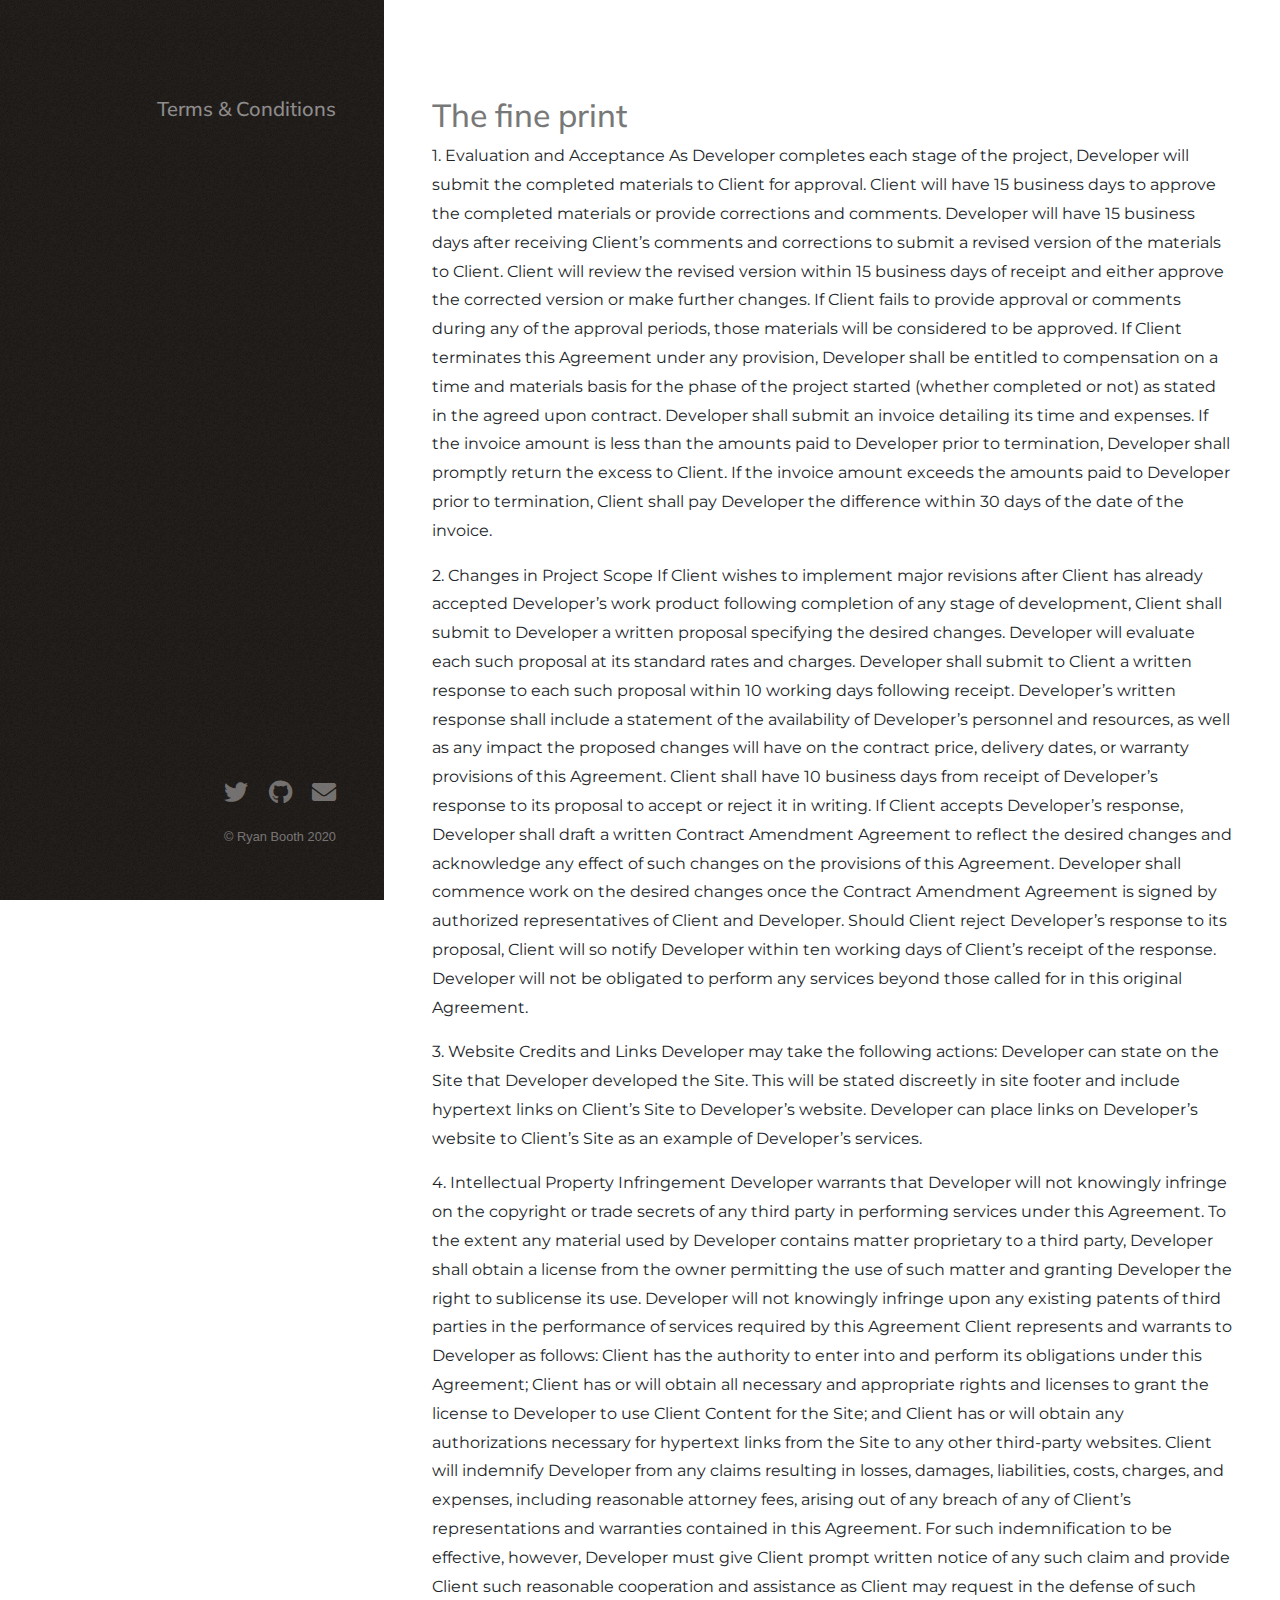
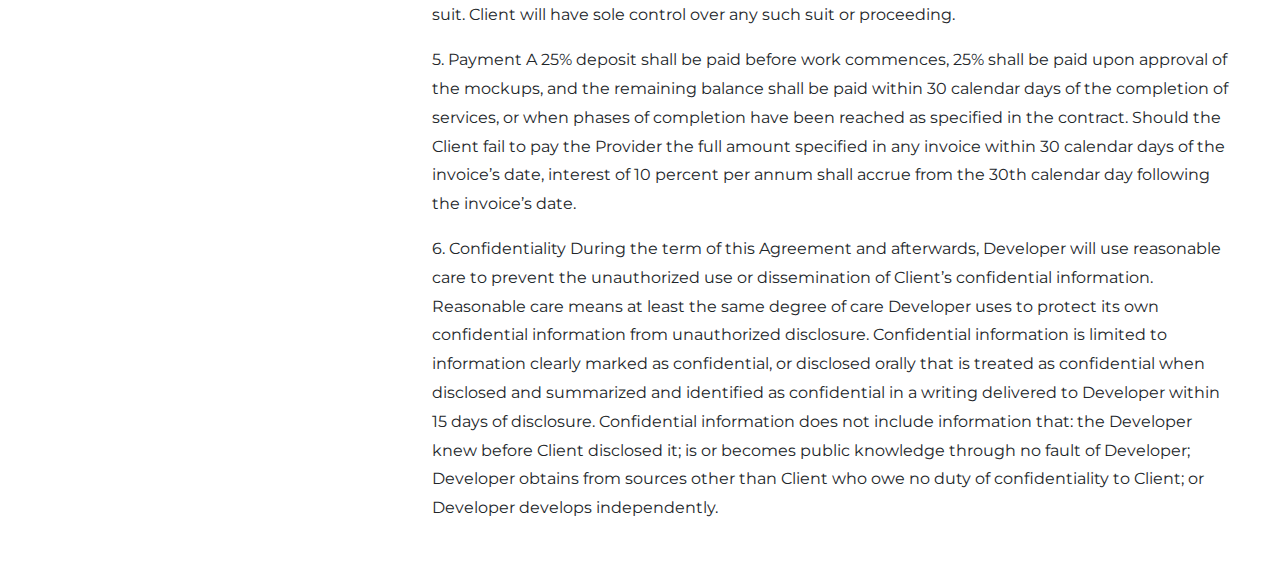
==== terms-and-conditions.html @ b61dd517 "New terms and conditions branch with copy" ====
<!DOCTYPE HTML>
<!--
	Strata by HTML5 UP
	html5up.net | @ajlkn
	Free for personal and commercial use under the CCA 3.0 license (html5up.net/license)
-->
<html>

<head>
    <title>Ryan Booth: Web Developer</title>
    <meta charset="utf-8" />
    <meta name="viewport" content="width=device-width, initial-scale=1, user-scalable=no" />
    <!--Fonts-->
    <link href="https://fonts.googleapis.com/css2?family=Mulish:wght@300;400;500&display=swap" rel="stylesheet">
    <link rel="preconnect" href="https://fonts.gstatic.com">
    <link rel="preconnect" href="https://fonts.gstatic.com">
    <link href="https://fonts.googleapis.com/css2?family=Montserrat&display=swap" rel="stylesheet">
    <!--CSS-->
    <link rel="stylesheet" href="assets/css/main.css" />
    <link rel="stylesheet" href="https://stackpath.bootstrapcdn.com/bootstrap/4.3.1/css/bootstrap.min.css"
        integrity="sha384-ggOyR0iXCbMQv3Xipma34MD+dH/1fQ784/j6cY/iJTQUOhcWr7x9JvoRxT2MZw1T" crossorigin="anonymous">

</head>

<body class="is-preload">

    <!-- Header -->
    <header id="header">
        <div class="inner">
            <h1>Terms & Conditions</h1>
        </div>
    </header>
    <!-- Main -->
    <div id="main">

        <!-- One -->
        <section id="one">
            <header class="major">
                <h2>The fine print</h2>
            </header>
            <section>
                <p><span>1. Evaluation and Acceptance</span> As Developer completes each stage of the project, Developer will submit the
                completed materials to Client for approval. Client will have 15 business days to approve the completed
                materials or provide corrections and comments. Developer will have 15 business days after receiving
                Client’s comments and corrections to submit a revised version of the materials to Client. Client will
                review the revised version within 15 business days of receipt and either approve the corrected version
                or make further changes. If Client fails to provide approval or comments during any of the approval
                periods, those materials will be considered to be approved. If Client terminates this Agreement under
                any provision, Developer shall be entitled to compensation on a time and materials basis for the phase
                of the project started (whether completed or not) as stated in the agreed upon contract. Developer shall
                submit an invoice detailing its time and expenses. If the invoice amount is less than the amounts paid
                to Developer prior to termination, Developer shall promptly return the excess to Client. If the invoice
                amount exceeds the amounts paid to Developer prior to termination, Client shall pay Developer the
                difference within 30 days of the date of the invoice.
                </p>

                <p><span>2. Changes in Project Scope</span> If Client wishes to implement major revisions after Client has already
                accepted Developer’s work product following completion of any stage of development, Client shall submit
                to Developer a written proposal specifying the desired changes. Developer will evaluate each such
                proposal at its standard rates and charges. Developer shall submit to Client a written response to each
                such proposal within 10 working days following receipt. Developer’s written response shall include a
                statement of the availability of Developer’s personnel and resources, as well as any impact the proposed
                changes will have on the contract price, delivery dates, or warranty provisions of this Agreement.
                Client shall have 10 business days from receipt of Developer’s response to its proposal to accept or
                reject it in writing. If Client accepts Developer’s response, Developer shall draft a written Contract
                Amendment Agreement to reflect the desired changes and acknowledge any effect of such changes on the
                provisions of this Agreement. Developer shall commence work on the desired changes once the Contract
                Amendment Agreement is signed by authorized representatives of Client and Developer. Should Client
                reject Developer’s response to its proposal, Client will so notify Developer within ten working days of
                Client’s receipt of the response. Developer will not be obligated to perform any services beyond those
                called for in this original Agreement.
                </p>

                <p><span>3. Website Credits and Links</span> Developer may take the following actions: Developer can state on the Site
                that Developer developed the Site. This will be stated discreetly in site footer and include hypertext
                links on Client’s Site to Developer’s website. Developer can place links on Developer’s website to
                Client’s Site as an example of Developer’s services.
                </p>

                <p><span>4. Intellectual Property Infringement</span> Developer warrants that Developer will not knowingly infringe on
                the copyright or trade secrets of any third party in performing services under this Agreement. To the
                extent any material used by Developer contains matter proprietary to a third party, Developer shall
                obtain a license from the owner permitting the use of such matter and granting Developer the right to
                sublicense its use. Developer will not knowingly infringe upon any existing patents of third parties in
                the performance of services required by this Agreement Client represents and warrants to Developer as
                follows: Client has the authority to enter into and perform its obligations under this Agreement; Client
                has or will obtain all necessary and appropriate rights and licenses to grant the license to Developer
                to use Client Content for the Site; and Client has or will obtain any authorizations necessary for
                hypertext links from the Site to any other third-party websites. Client will indemnify Developer from
                any claims resulting in losses, damages, liabilities, costs, charges, and expenses, including reasonable
                attorney fees, arising out of any breach of any of Client’s representations and warranties contained in
                this Agreement. For such indemnification to be effective, however, Developer must give Client prompt
                written notice of any such claim and provide Client such reasonable cooperation and assistance as Client
                may request in the defense of such suit. Client will have sole control over any such suit or proceeding.
                </p>

                <p><span>5. Payment</span> A 25% deposit shall be paid before work commences, 25% shall be paid upon approval of the
                mockups, and the remaining balance shall be paid within 30 calendar days of the completion of services,
                or when phases of completion have been reached as specified in the contract. Should the Client fail to
                pay the Provider the full amount specified in any invoice within 30 calendar days of the invoice’s date,
                interest of 10 percent per annum shall accrue from the 30th calendar day following the invoice’s date.
                </p>
            </section>

            <section>
                <p><span>6. Confidentiality</span> During the term of this Agreement and afterwards, Developer will use reasonable
                    care to prevent the unauthorized use or dissemination of Client’s confidential information.
                    Reasonable care means at least the same degree of care Developer uses to protect its own
                    confidential information from unauthorized disclosure. Confidential information is limited to
                    information clearly marked as confidential, or disclosed orally that is treated as confidential when
                    disclosed and summarized and identified as confidential in a writing delivered to Developer within
                    15 days of disclosure. Confidential information does not include information that: the Developer
                    knew before Client disclosed it; is or becomes public knowledge through no fault of Developer;
                    Developer obtains from sources other than Client who owe no duty of confidentiality to Client; or
                    Developer develops independently. </p>
            </section>
    
        </section>

    </div>

    <!-- Footer -->
    <footer id="footer">
        <div class="inner">
            <ul class="icons">
                <li><a href="https://twitter.com/ryanbooth4ever" class="icon brands fa-twitter"><span
                            class="label">Twitter</span></a></li>
                <li><a href="https://github.com/ryanboothforever" class="icon brands fa-github"><span
                            class="label">Github</span></a></li>
                <li><a href="mailto:ryanboothforever@gmail.com" class="icon solid fa-envelope"><span
                            class="label">Email</span></a></li>
            </ul>
            <ul class="copyright">
                <li>&copy; Ryan Booth 2020</li>
            </ul>
        </div>
    </footer>

    <!-- Scripts -->
    <script src="https://ajax.googleapis.com/ajax/libs/jquery/2.1.4/jquery.min.js"></script>
    <script src="https://code.jquery.com/jquery-3.2.1.slim.min.js"
        integrity="sha384-KJ3o2DKtIkvYIK3UENzmM7KCkRr/rE9/Qpg6aAZGJwFDMVNA/GpGFF93hXpG5KkN" crossorigin="anonymous">
    </script>
    <script src="https://cdnjs.cloudflare.com/ajax/libs/popper.js/1.12.9/umd/popper.min.js"
        integrity="sha384-ApNbgh9B+Y1QKtv3Rn7W3mgPxhU9K/ScQsAP7hUibX39j7fakFPskvXusvfa0b4Q" crossorigin="anonymous">
    </script>
    <script src="https://maxcdn.bootstrapcdn.com/bootstrap/4.0.0/js/bootstrap.min.js"
        integrity="sha384-JZR6Spejh4U02d8jOt6vLEHfe/JQGiRRSQQxSfFWpi1MquVdAyjUar5+76PVCmYl" crossorigin="anonymous">
    </script>
    <script src="assets/js/jquery.min.js"></script>
    <!-- <script src="assets/js/jquery.poptrox.min.js"></script> -->
    <script src="assets/js/browser.min.js"></script>
    <script src="assets/js/breakpoints.min.js"></script>
    <script src="assets/js/util.js"></script>
    <script src="assets/js/main.js"></script>

</body>

</html>
---- assets/css/main.css ----
@import url("fontawesome-all.min.css");
@import url("https://fonts.googleapis.com/css?family=Source+Sans+Pro:400,400italic");

/*
	Strata by HTML5 UP
	html5up.net | @ajlkn
	Free for personal and commercial use under the CCA 3.0 license (html5up.net/license)
*/

html, body, div, span, applet, object,
iframe, h1, h2, h3, h4, h5, h6, p, blockquote,
pre, a, abbr, acronym, address, big, cite,
code, del, dfn, em, img, ins, kbd, q, s, samp,
small, strike, strong, sub, sup, tt, var, b,
u, i, center, dl, dt, dd, ol, ul, li, fieldset,
form, label, legend, table, caption, tbody,
tfoot, thead, tr, th, td, article, aside,
canvas, details, embed, figure, figcaption,
footer, header, hgroup, menu, nav, output, ruby,
section, summary, time, mark, audio, video {
	margin: 0;
	padding: 0;
	border: 0;
	font-size: 100%;
	font: inherit;
	vertical-align: baseline;}

article, aside, details, figcaption, figure,
footer, header, hgroup, menu, nav, section {
	display: block;}

body {
	line-height: 1;
}

ol, ul {
	list-style: none;
}

blockquote, q {
	quotes: none;
}

	blockquote:before, blockquote:after, q:before, q:after {
		content: '';
		content: none;
	}

table {
	border-collapse: collapse;
	border-spacing: 0;
}

body {
	-webkit-text-size-adjust: none;
}

mark {
	background-color: transparent;
	color: inherit;
}

input::-moz-focus-inner {
	border: 0;
	padding: 0;
}

input, select, textarea {
	-moz-appearance: none;
	-webkit-appearance: none;
	-ms-appearance: none;
	appearance: none;
}

/* Basic */

	html {
		box-sizing: border-box;
	}

	*, *:before, *:after {
		box-sizing: inherit;
	}

	body {
		background: #fff;
	}

		body.is-preload *, body.is-preload *:before, body.is-preload *:after {
			-moz-animation: none !important;
			-webkit-animation: none !important;
			-ms-animation: none !important;
			animation: none !important;
			-moz-transition: none !important;
			-webkit-transition: none !important;
			-ms-transition: none !important;
			transition: none !important;
		}

	body, input, select, textarea {
		color: #a2a2a2;
		font-family: "Source Sans Pro", Helvetica, sans-serif;
		font-size: 62.5%;
		font-weight: 400;
		line-height: 1.75em;
	}

	a {
		-moz-transition: color 0.2s ease-in-out, border-color 0.2s ease-in-out;
		-webkit-transition: color 0.2s ease-in-out, border-color 0.2s ease-in-out;
		-ms-transition: color 0.2s ease-in-out, border-color 0.2s ease-in-out;
		transition: color 0.2s ease-in-out, border-color 0.2s ease-in-out;
		border-bottom: dotted 1px;
		color: #49bf9d;
		text-decoration: none;
	}

		a:hover {
			border-bottom-color: transparent;
			color: #49bf9d !important;
			text-decoration: none;
		}

	strong, b {
		color: #787878;
		font-weight: 400;
	}

	em, i {
		font-style: italic;
	}

	p {
		font-family: "Montserrat", sans-serif;
		margin: 0 0 2em 0;
		line-height: 1.8rem;
	}

	h1, h2, h3, h4, h5, h6 {
		font-family: "Mulish", sans-serif;
		color: #787878;
		font-weight: 400;
		line-height: 1em;
		margin: 0 0 1em 0;
	}

		h1 a, h2 a, h3 a, h4 a, h5 a, h6 a {
			color: inherit;
			text-decoration: none;
		}

	h1 {
		
		font-size: 2em;
		line-height: 1em;
	}

	h2 {
		
		font-weight: 300;
		font-size: 1.5em;
		line-height: 1.5em;
	}

	h3 {
		font-size: 1.25em;
		line-height: 1.5em;
	}

	h4 {
		font-size: 1.1em;
		line-height: 1.5em;
	}

	h5 {
		font-size: 0.9em;
		line-height: 1.5em;
	}

	h6 {
		font-size: 0.7em;
		line-height: 1.5em;
	}

	sub {
		font-size: 0.8em;
		position: relative;
		top: 0.5em;
	}

	sup {
		font-size: 0.8em;
		position: relative;
		top: -0.5em;
	}

	hr {
		border: 0;
		border-bottom: solid 2px #efefef;
		margin: 2em 0;
	}

		hr.major {
			margin: 3em 0;
		}

	blockquote {
		border-left: solid 6px #efefef;
		font-style: italic;
		margin: 0 0 2em 0;
		padding: 0.5em 0 0.5em 1.5em;
	}

	code {
		background: #f7f7f7;
		border-radius: 0.35em;
		border: solid 2px #efefef;
		font-family: "Courier New", monospace;
		font-size: 0.9em;
		margin: 0 0.25em;
		padding: 0.25em 0.65em;
	}

	pre {
		-webkit-overflow-scrolling: touch;
		font-family: "Courier New", monospace;
		font-size: 0.9em;
		margin: 0 0 2em 0;
	}

		pre code {
			display: block;
			line-height: 1.75em;
			padding: 1em 1.5em;
			overflow-x: auto;
		}

	.align-left {
		text-align: left;
	}

	.align-center {
		text-align: center;
	}

	.align-right {
		text-align: right;
	}

/* Container */

	.container {
		margin: 0 auto;
		max-width: calc(100% - 4em);
		width: 100%;
	}

		.container.xsmall {
			width: 25%;
		}

		.container.small {
			width: 50%;
		}

		.container.medium {
			width: 75%;
		}

		.container.large {
			width: 125%;
		}

		.container.xlarge {
			width: 150%;
		}

		.container.max {
			width: 100%;
		}

		@media screen and (max-width: 980px) {

			.container {
				width: 100% !important;
				max-width: 100% !important;
			}

		}

		@media screen and (max-width: 480px) {

			.container {
				max-width: calc(100% - 3em);
			}

		}

/* Row */

	.row {
		display: flex;
		flex-wrap: wrap;
		box-sizing: border-box;
		align-items: stretch;
	}

		.row > * {
			box-sizing: border-box;
		}

		.row.gtr-uniform > * > :last-child {
			margin-bottom: 0;
		}

		.row.aln-left {
			justify-content: flex-start;
		}

		.row.aln-center {
			justify-content: center;
		}

		.row.aln-right {
			justify-content: flex-end;
		}

		.row.aln-top {
			align-items: flex-start;
		}

		.row.aln-middle {
			align-items: center;
		}

		.row.aln-bottom {
			align-items: flex-end;
		}

		.row > .imp {
			order: -1;
		}

		.row > .col-1 {
			width: 8.33333%;
		}

		.row > .off-1 {
			margin-left: 8.33333%;
		}

		.row > .col-2 {
			width: 16.66667%;
		}

		.row > .off-2 {
			margin-left: 16.66667%;
		}

		.row > .col-3 {
			width: 25%;
		}

		.row > .off-3 {
			margin-left: 25%;
		}

		.row > .col-4 {
			width: 33.33333%;
		}

		.row > .off-4 {
			margin-left: 33.33333%;
		}

		.row > .col-5 {
			width: 41.66667%;
		}

		.row > .off-5 {
			margin-left: 41.66667%;
		}

		.row > .col-6 {
			width: 50%;
		}

		.row > .off-6 {
			margin-left: 50%;
		}

		.row > .col-7 {
			width: 58.33333%;
		}

		.row > .off-7 {
			margin-left: 58.33333%;
		}

		.row > .col-8 {
			width: 66.66667%;
		}

		.row > .off-8 {
			margin-left: 66.66667%;
		}

		.row > .col-9 {
			width: 75%;
		}

		.row > .off-9 {
			margin-left: 75%;
		}

		.row > .col-10 {
			width: 83.33333%;
		}

		.row > .off-10 {
			margin-left: 83.33333%;
		}

		.row > .col-11 {
			width: 91.66667%;
		}

		.row > .off-11 {
			margin-left: 91.66667%;
		}

		.row > .col-12 {
			width: 100%;
		}

		.row > .off-12 {
			margin-left: 100%;
		}

		.row.gtr-0 {
			margin-top: 0;
			margin-left: 0em;
		}

			.row.gtr-0 > * {
				padding: 0 0 0 0em;
			}

			.row.gtr-0.gtr-uniform {
				margin-top: 0em;
			}

				.row.gtr-0.gtr-uniform > * {
					padding-top: 0em;
				}

		.row.gtr-25 {
			margin-top: 0;
			margin-left: -0.625em;
		}

			.row.gtr-25 > * {
				padding: 0 0 0 0.625em;
			}

			.row.gtr-25.gtr-uniform {
				margin-top: -0.625em;
			}

				.row.gtr-25.gtr-uniform > * {
					padding-top: 0.625em;
				}

		.row.gtr-50 {
			margin-top: 0;
			margin-left: -1.25em;
		}

			.row.gtr-50 > * {
				padding: 0 0 0 1.25em;
			}

			.row.gtr-50.gtr-uniform {
				margin-top: -1.25em;
			}

				.row.gtr-50.gtr-uniform > * {
					padding-top: 1.25em;
				}

		.row {
			margin-top: 0;
			margin-left: -2.5em;
		}

			.row > * {
				padding: 0 0 0 2.5em;
			}

			.row.gtr-uniform {
				margin-top: -2.5em;
			}

				.row.gtr-uniform > * {
					padding-top: 2.5em;
				}

		.row.gtr-150 {
			margin-top: 0;
			margin-left: -3.75em;
		}

			.row.gtr-150 > * {
				padding: 0 0 0 3.75em;
			}

			.row.gtr-150.gtr-uniform {
				margin-top: -3.75em;
			}

				.row.gtr-150.gtr-uniform > * {
					padding-top: 3.75em;
				}

		.row.gtr-200 {
			margin-top: 0;
			margin-left: -5em;
		}

			.row.gtr-200 > * {
				padding: 0 0 0 5em;
			}

			.row.gtr-200.gtr-uniform {
				margin-top: -5em;
			}

				.row.gtr-200.gtr-uniform > * {
					padding-top: 5em;
				}

		@media screen and (max-width: 1800px) {

			.row {
				display: flex;
				flex-wrap: wrap;
				box-sizing: border-box;
				align-items: stretch;
			}

				.row > * {
					box-sizing: border-box;
				}

				.row.gtr-uniform > * > :last-child {
					margin-bottom: 0;
				}

				.row.aln-left {
					justify-content: flex-start;
				}

				.row.aln-center {
					justify-content: center;
				}

				.row.aln-right {
					justify-content: flex-end;
				}

				.row.aln-top {
					align-items: flex-start;
				}

				.row.aln-middle {
					align-items: center;
				}

				.row.aln-bottom {
					align-items: flex-end;
				}

				.row > .imp-xlarge {
					order: -1;
				}

				.row > .col-1-xlarge {
					width: 8.33333%;
				}

				.row > .off-1-xlarge {
					margin-left: 8.33333%;
				}

				.row > .col-2-xlarge {
					width: 16.66667%;
				}

				.row > .off-2-xlarge {
					margin-left: 16.66667%;
				}

				.row > .col-3-xlarge {
					width: 25%;
				}

				.row > .off-3-xlarge {
					margin-left: 25%;
				}

				.row > .col-4-xlarge {
					width: 33.33333%;
				}

				.row > .off-4-xlarge {
					margin-left: 33.33333%;
				}

				.row > .col-5-xlarge {
					width: 41.66667%;
				}

				.row > .off-5-xlarge {
					margin-left: 41.66667%;
				}

				.row > .col-6-xlarge {
					width: 50%;
				}

				.row > .off-6-xlarge {
					margin-left: 50%;
				}

				.row > .col-7-xlarge {
					width: 58.33333%;
				}

				.row > .off-7-xlarge {
					margin-left: 58.33333%;
				}

				.row > .col-8-xlarge {
					width: 66.66667%;
				}

				.row > .off-8-xlarge {
					margin-left: 66.66667%;
				}

				.row > .col-9-xlarge {
					width: 75%;
				}

				.row > .off-9-xlarge {
					margin-left: 75%;
				}

				.row > .col-10-xlarge {
					width: 83.33333%;
				}

				.row > .off-10-xlarge {
					margin-left: 83.33333%;
				}

				.row > .col-11-xlarge {
					width: 91.66667%;
				}

				.row > .off-11-xlarge {
					margin-left: 91.66667%;
				}

				.row > .col-12-xlarge {
					width: 100%;
				}

				.row > .off-12-xlarge {
					margin-left: 100%;
				}

				.row.gtr-0 {
					margin-top: 0;
					margin-left: 0em;
				}

					.row.gtr-0 > * {
						padding: 0 0 0 0em;
					}

					.row.gtr-0.gtr-uniform {
						margin-top: 0em;
					}

						.row.gtr-0.gtr-uniform > * {
							padding-top: 0em;
						}

				.row.gtr-25 {
					margin-top: 0;
					margin-left: -0.625em;
				}

					.row.gtr-25 > * {
						padding: 0 0 0 0.625em;
					}

					.row.gtr-25.gtr-uniform {
						margin-top: -0.625em;
					}

						.row.gtr-25.gtr-uniform > * {
							padding-top: 0.625em;
						}

				.row.gtr-50 {
					margin-top: 0;
					margin-left: -1.25em;
				}

					.row.gtr-50 > * {
						padding: 0 0 0 1.25em;
					}

					.row.gtr-50.gtr-uniform {
						margin-top: -1.25em;
					}

						.row.gtr-50.gtr-uniform > * {
							padding-top: 1.25em;
						}

				.row {
					margin-top: 0;
					margin-left: -2.5em;
				}

					.row > * {
						padding: 0 0 0 2.5em;
					}

					.row.gtr-uniform {
						margin-top: -2.5em;
					}

						.row.gtr-uniform > * {
							padding-top: 2.5em;
						}

				.row.gtr-150 {
					margin-top: 0;
					margin-left: -3.75em;
				}

					.row.gtr-150 > * {
						padding: 0 0 0 3.75em;
					}

					.row.gtr-150.gtr-uniform {
						margin-top: -3.75em;
					}

						.row.gtr-150.gtr-uniform > * {
							padding-top: 3.75em;
						}

				.row.gtr-200 {
					margin-top: 0;
					margin-left: -5em;
				}

					.row.gtr-200 > * {
						padding: 0 0 0 5em;
					}

					.row.gtr-200.gtr-uniform {
						margin-top: -5em;
					}

						.row.gtr-200.gtr-uniform > * {
							padding-top: 5em;
						}

		}

		@media screen and (max-width: 1280px) {

			.row {
				display: flex;
				flex-wrap: wrap;
				box-sizing: border-box;
				align-items: stretch;
			}

				.row > * {
					box-sizing: border-box;
				}

				.row.gtr-uniform > * > :last-child {
					margin-bottom: 0;
				}

				.row.aln-left {
					justify-content: flex-start;
				}

				.row.aln-center {
					justify-content: center;
				}

				.row.aln-right {
					justify-content: flex-end;
				}

				.row.aln-top {
					align-items: flex-start;
				}

				.row.aln-middle {
					align-items: center;
				}

				.row.aln-bottom {
					align-items: flex-end;
				}

				.row > .imp-large {
					order: -1;
				}

				.row > .col-1-large {
					width: 8.33333%;
				}

				.row > .off-1-large {
					margin-left: 8.33333%;
				}

				.row > .col-2-large {
					width: 16.66667%;
				}

				.row > .off-2-large {
					margin-left: 16.66667%;
				}

				.row > .col-3-large {
					width: 25%;
				}

				.row > .off-3-large {
					margin-left: 25%;
				}

				.row > .col-4-large {
					width: 33.33333%;
				}

				.row > .off-4-large {
					margin-left: 33.33333%;
				}

				.row > .col-5-large {
					width: 41.66667%;
				}

				.row > .off-5-large {
					margin-left: 41.66667%;
				}

				.row > .col-6-large {
					width: 50%;
				}

				.row > .off-6-large {
					margin-left: 50%;
				}

				.row > .col-7-large {
					width: 58.33333%;
				}

				.row > .off-7-large {
					margin-left: 58.33333%;
				}

				.row > .col-8-large {
					width: 66.66667%;
				}

				.row > .off-8-large {
					margin-left: 66.66667%;
				}

				.row > .col-9-large {
					width: 75%;
				}

				.row > .off-9-large {
					margin-left: 75%;
				}

				.row > .col-10-large {
					width: 83.33333%;
				}

				.row > .off-10-large {
					margin-left: 83.33333%;
				}

				.row > .col-11-large {
					width: 91.66667%;
				}

				.row > .off-11-large {
					margin-left: 91.66667%;
				}

				.row > .col-12-large {
					width: 100%;
				}

				.row > .off-12-large {
					margin-left: 100%;
				}

				.row.gtr-0 {
					margin-top: 0;
					margin-left: 0em;
				}

					.row.gtr-0 > * {
						padding: 0 0 0 0em;
					}

					.row.gtr-0.gtr-uniform {
						margin-top: 0em;
					}

						.row.gtr-0.gtr-uniform > * {
							padding-top: 0em;
						}

				.row.gtr-25 {
					margin-top: 0;
					margin-left: -0.5em;
				}

					.row.gtr-25 > * {
						padding: 0 0 0 0.5em;
					}

					.row.gtr-25.gtr-uniform {
						margin-top: -0.5em;
					}

						.row.gtr-25.gtr-uniform > * {
							padding-top: 0.5em;
						}

				.row.gtr-50 {
					margin-top: 0;
					margin-left: -1em;
				}

					.row.gtr-50 > * {
						padding: 0 0 0 1em;
					}

					.row.gtr-50.gtr-uniform {
						margin-top: -1em;
					}

						.row.gtr-50.gtr-uniform > * {
							padding-top: 1em;
						}

				.row {
					margin-top: 0;
					margin-left: -2em;
				}

					.row > * {
						padding: 0 0 0 2em;
					}

					.row.gtr-uniform {
						margin-top: -2em;
					}

						.row.gtr-uniform > * {
							padding-top: 2em;
						}

				.row.gtr-150 {
					margin-top: 0;
					margin-left: -3em;
				}

					.row.gtr-150 > * {
						padding: 0 0 0 3em;
					}

					.row.gtr-150.gtr-uniform {
						margin-top: -3em;
					}

						.row.gtr-150.gtr-uniform > * {
							padding-top: 3em;
						}

				.row.gtr-200 {
					margin-top: 0;
					margin-left: -4em;
				}

					.row.gtr-200 > * {
						padding: 0 0 0 4em;
					}

					.row.gtr-200.gtr-uniform {
						margin-top: -4em;
					}

						.row.gtr-200.gtr-uniform > * {
							padding-top: 4em;
						}

		}

		@media screen and (max-width: 980px) {

			.row {
				display: flex;
				flex-wrap: wrap;
				box-sizing: border-box;
				align-items: stretch;
			}

				.row > * {
					box-sizing: border-box;
				}

				.row.gtr-uniform > * > :last-child {
					margin-bottom: 0;
				}

				.row.aln-left {
					justify-content: flex-start;
				}

				.row.aln-center {
					justify-content: center;
				}

				.row.aln-right {
					justify-content: flex-end;
				}

				.row.aln-top {
					align-items: flex-start;
				}

				.row.aln-middle {
					align-items: center;
				}

				.row.aln-bottom {
					align-items: flex-end;
				}

				.row > .imp-medium {
					order: -1;
				}

				.row > .col-1-medium {
					width: 8.33333%;
				}

				.row > .off-1-medium {
					margin-left: 8.33333%;
				}

				.row > .col-2-medium {
					width: 16.66667%;
				}

				.row > .off-2-medium {
					margin-left: 16.66667%;
				}

				.row > .col-3-medium {
					width: 25%;
				}

				.row > .off-3-medium {
					margin-left: 25%;
				}

				.row > .col-4-medium {
					width: 33.33333%;
				}

				.row > .off-4-medium {
					margin-left: 33.33333%;
				}

				.row > .col-5-medium {
					width: 41.66667%;
				}

				.row > .off-5-medium {
					margin-left: 41.66667%;
				}

				.row > .col-6-medium {
					width: 50%;
				}

				.row > .off-6-medium {
					margin-left: 50%;
				}

				.row > .col-7-medium {
					width: 58.33333%;
				}

				.row > .off-7-medium {
					margin-left: 58.33333%;
				}

				.row > .col-8-medium {
					width: 66.66667%;
				}

				.row > .off-8-medium {
					margin-left: 66.66667%;
				}

				.row > .col-9-medium {
					width: 75%;
				}

				.row > .off-9-medium {
					margin-left: 75%;
				}

				.row > .col-10-medium {
					width: 83.33333%;
				}

				.row > .off-10-medium {
					margin-left: 83.33333%;
				}

				.row > .col-11-medium {
					width: 91.66667%;
				}

				.row > .off-11-medium {
					margin-left: 91.66667%;
				}

				.row > .col-12-medium {
					width: 100%;
				}

				.row > .off-12-medium {
					margin-left: 100%;
				}

				.row.gtr-0 {
					margin-top: 0;
					margin-left: 0em;
				}

					.row.gtr-0 > * {
						padding: 0 0 0 0em;
					}

					.row.gtr-0.gtr-uniform {
						margin-top: 0em;
					}

						.row.gtr-0.gtr-uniform > * {
							padding-top: 0em;
						}

				.row.gtr-25 {
					margin-top: 0;
					margin-left: -0.5em;
				}

					.row.gtr-25 > * {
						padding: 0 0 0 0.5em;
					}

					.row.gtr-25.gtr-uniform {
						margin-top: -0.5em;
					}

						.row.gtr-25.gtr-uniform > * {
							padding-top: 0.5em;
						}

				.row.gtr-50 {
					margin-top: 0;
					margin-left: -1em;
				}

					.row.gtr-50 > * {
						padding: 0 0 0 1em;
					}

					.row.gtr-50.gtr-uniform {
						margin-top: -1em;
					}

						.row.gtr-50.gtr-uniform > * {
							padding-top: 1em;
						}

				.row {
					margin-top: 0;
					margin-left: -2em;
				}

					.row > * {
						padding: 0 0 0 2em;
					}

					.row.gtr-uniform {
						margin-top: -2em;
					}

						.row.gtr-uniform > * {
							padding-top: 2em;
						}

				.row.gtr-150 {
					margin-top: 0;
					margin-left: -3em;
				}

					.row.gtr-150 > * {
						padding: 0 0 0 3em;
					}

					.row.gtr-150.gtr-uniform {
						margin-top: -3em;
					}

						.row.gtr-150.gtr-uniform > * {
							padding-top: 3em;
						}

				.row.gtr-200 {
					margin-top: 0;
					margin-left: -4em;
				}

					.row.gtr-200 > * {
						padding: 0 0 0 4em;
					}

					.row.gtr-200.gtr-uniform {
						margin-top: -4em;
					}

						.row.gtr-200.gtr-uniform > * {
							padding-top: 4em;
						}

		}

		@media screen and (max-width: 736px) {

			.row {
				display: flex;
				flex-wrap: wrap;
				box-sizing: border-box;
				align-items: stretch;
				flex-direction: ;
			}

				.row > * {
					box-sizing: border-box;
				}

				.row.gtr-uniform > * > :last-child {
					margin-bottom: 0;
				}

				.row.aln-left {
					justify-content: flex-start;
				}

				.row.aln-center {
					justify-content: center;
				}

				.row.aln-right {
					justify-content: flex-end;
				}

				.row.aln-top {
					align-items: flex-start;
				}

				.row.aln-middle {
					align-items: center;
				}

				.row.aln-bottom {
					align-items: flex-end;
				}

				.row > .imp-small {
					order: -1;
				}

				.row > .col-1-small {
					width: 8.33333%;
				}

				.row > .off-1-small {
					margin-left: 8.33333%;
				}

				.row > .col-2-small {
					width: 16.66667%;
				}

				.row > .off-2-small {
					margin-left: 16.66667%;
				}

				.row > .col-3-small {
					width: 25%;
				}

				.row > .off-3-small {
					margin-left: 25%;
				}

				.row > .col-4-small {
					width: 33.33333%;
				}

				.row > .off-4-small {
					margin-left: 33.33333%;
				}

				.row > .col-5-small {
					width: 41.66667%;
				}

				.row > .off-5-small {
					margin-left: 41.66667%;
				}

				.row > .col-6-small {
					width: 50%;
				}

				.row > .off-6-small {
					margin-left: 50%;
				}

				.row > .col-7-small {
					width: 58.33333%;
				}

				.row > .off-7-small {
					margin-left: 58.33333%;
				}

				.row > .col-8-small {
					width: 66.66667%;
				}

				.row > .off-8-small {
					margin-left: 66.66667%;
				}

				.row > .col-9-small {
					width: 75%;
				}

				.row > .off-9-small {
					margin-left: 75%;
				}

				.row > .col-10-small {
					width: 83.33333%;
				}

				.row > .off-10-small {
					margin-left: 83.33333%;
				}

				.row > .col-11-small {
					width: 91.66667%;
				}

				.row > .off-11-small {
					margin-left: 91.66667%;
				}

				.row > .col-12-small {
					width: 100%;
				}

				.row > .off-12-small {
					margin-left: 100%;
				}

				.row.gtr-0 {
					margin-top: 0;
					margin-left: 0em;
				}

					.row.gtr-0 > * {
						padding: 0 0 0 0em;
					}

					.row.gtr-0.gtr-uniform {
						margin-top: 0em;
					}

						.row.gtr-0.gtr-uniform > * {
							padding-top: 0em;
						}

				.row.gtr-25 {
					margin-top: 0;
					margin-left: -0.375em;
				}

					.row.gtr-25 > * {
						padding: 0 0 0 0.375em;
					}

					.row.gtr-25.gtr-uniform {
						margin-top: -0.375em;
					}

						.row.gtr-25.gtr-uniform > * {
							padding-top: 0.375em;
						}

				.row.gtr-50 {
					margin-top: 0;
					margin-left: -0.75em;
				}

					.row.gtr-50 > * {
						padding: 0 0 0 0.75em;
					}

					.row.gtr-50.gtr-uniform {
						margin-top: -0.75em;
					}

						.row.gtr-50.gtr-uniform > * {
							padding-top: 0.75em;
						}

				.row {
					margin-top: 0;
					margin-left: -1.5em;
				}

					.row > * {
						padding: 0 0 0 1.5em;
					}

					.row.gtr-uniform {
						margin-top: -1.5em;
					}

						.row.gtr-uniform > * {
							padding-top: 1.5em;
						}

				.row.gtr-150 {
					margin-top: 0;
					margin-left: -2.25em;
				}

					.row.gtr-150 > * {
						padding: 0 0 0 2.25em;
					}

					.row.gtr-150.gtr-uniform {
						margin-top: -2.25em;
					}

						.row.gtr-150.gtr-uniform > * {
							padding-top: 2.25em;
						}

				.row.gtr-200 {
					margin-top: 0;
					margin-left: -3em;
				}

					.row.gtr-200 > * {
						padding: 0 0 0 3em;
					}

					.row.gtr-200.gtr-uniform {
						margin-top: -3em;
					}

						.row.gtr-200.gtr-uniform > * {
							padding-top: 3em;
						}

		}

		@media screen and (max-width: 480px) {

			.row {
				display: flex;
				flex-wrap: wrap;
				box-sizing: border-box;
				align-items: stretch;
			}

				.row > * {
					box-sizing: border-box;
				}

				.row.gtr-uniform > * > :last-child {
					margin-bottom: 0;
				}

				.row.aln-left {
					justify-content: flex-start;
				}

				.row.aln-center {
					justify-content: center;
				}

				.row.aln-right {
					justify-content: flex-end;
				}

				.row.aln-top {
					align-items: flex-start;
				}

				.row.aln-middle {
					align-items: center;
				}

				.row.aln-bottom {
					align-items: flex-end;
				}

				.row > .imp-xsmall {
					order: -1;
				}

				.row > .col-1-xsmall {
					width: 8.33333%;
				}

				.row > .off-1-xsmall {
					margin-left: 8.33333%;
				}

				.row > .col-2-xsmall {
					width: 16.66667%;
				}

				.row > .off-2-xsmall {
					margin-left: 16.66667%;
				}

				.row > .col-3-xsmall {
					width: 25%;
				}

				.row > .off-3-xsmall {
					margin-left: 25%;
				}

				.row > .col-4-xsmall {
					width: 33.33333%;
				}

				.row > .off-4-xsmall {
					margin-left: 33.33333%;
				}

				.row > .col-5-xsmall {
					width: 41.66667%;
				}

				.row > .off-5-xsmall {
					margin-left: 41.66667%;
				}

				.row > .col-6-xsmall {
					width: 50%;
				}

				.row > .off-6-xsmall {
					margin-left: 50%;
				}

				.row > .col-7-xsmall {
					width: 58.33333%;
				}

				.row > .off-7-xsmall {
					margin-left: 58.33333%;
				}

				.row > .col-8-xsmall {
					width: 66.66667%;
				}

				.row > .off-8-xsmall {
					margin-left: 66.66667%;
				}

				.row > .col-9-xsmall {
					width: 75%;
				}

				.row > .off-9-xsmall {
					margin-left: 75%;
				}

				.row > .col-10-xsmall {
					width: 83.33333%;
				}

				.row > .off-10-xsmall {
					margin-left: 83.33333%;
				}

				.row > .col-11-xsmall {
					width: 91.66667%;
				}

				.row > .off-11-xsmall {
					margin-left: 91.66667%;
				}

				.row > .col-12-xsmall {
					width: 100%;
				}

				.row > .off-12-xsmall {
					margin-left: 100%;
				}

				.row.gtr-0 {
					margin-top: 0;
					margin-left: 0em;
				}

					.row.gtr-0 > * {
						padding: 0 0 0 0em;
					}

					.row.gtr-0.gtr-uniform {
						margin-top: 0em;
					}

						.row.gtr-0.gtr-uniform > * {
							padding-top: 0em;
						}

				.row.gtr-25 {
					margin-top: 0;
					margin-left: -0.375em;
				}

					.row.gtr-25 > * {
						padding: 0 0 0 0.375em;
					}

					.row.gtr-25.gtr-uniform {
						margin-top: -0.375em;
					}

						.row.gtr-25.gtr-uniform > * {
							padding-top: 0.375em;
						}

				.row.gtr-50 {
					margin-top: 0;
					margin-left: -0.75em;
				}

					.row.gtr-50 > * {
						padding: 0 0 0 0.75em;
					}

					.row.gtr-50.gtr-uniform {
						margin-top: -0.75em;
					}

						.row.gtr-50.gtr-uniform > * {
							padding-top: 0.75em;
						}

				.row {
					margin-top: 0;
					margin-left: -1.5em;
				}

					.row > * {
						padding: 0 0 0 1.5em;
					}

					.row.gtr-uniform {
						margin-top: -1.5em;
					}

						.row.gtr-uniform > * {
							padding-top: 1.5em;
						}

				.row.gtr-150 {
					margin-top: 0;
					margin-left: -2.25em;
				}

					.row.gtr-150 > * {
						padding: 0 0 0 2.25em;
					}

					.row.gtr-150.gtr-uniform {
						margin-top: -2.25em;
					}

						.row.gtr-150.gtr-uniform > * {
							padding-top: 2.25em;
						}

				.row.gtr-200 {
					margin-top: 0;
					margin-left: -3em;
				}

					.row.gtr-200 > * {
						padding: 0 0 0 3em;
					}

					.row.gtr-200.gtr-uniform {
						margin-top: -3em;
					}

						.row.gtr-200.gtr-uniform > * {
							padding-top: 3em;
						}

		}

/* Section/Article */

	section.special, article.special {
		text-align: center;
	}

	header p {
		color: #b2b2b2;
		position: relative;
		margin: 0 0 1.5em 0;
	}

	header h2 + p {
		font-size: 1.25em;
		margin-top: -1em;
		line-height: 1.5em;
	}

	header h3 + p {
		font-size: 1.1em;
		margin-top: -0.8em;
		line-height: 1.5em;
	}

	header h4 + p,
	header h5 + p,
	header h6 + p {
		font-size: 0.9em;
		margin-top: -0.6em;
		line-height: 1.5em;
	}

	header.major h2 {
		font-size: 2em;
	}

	#one{
		display: flex;
		flex-direction: column;
	}
/* Form */

	form {
		margin: 0 0 2em 0;
	}

	label {
		color: #787878;
		display: block;
		font-size: 0.9em;
		font-weight: 400;
		margin: 0 0 1em 0;
	}

	input[type="text"],
	input[type="password"],
	input[type="email"],
	select,
	textarea {
		-moz-appearance: none;
		-webkit-appearance: none;
		-ms-appearance: none;
		appearance: none;
		background: #f7f7f7;
		border-radius: 0.35em;
		border: solid 2px transparent;
		color: inherit;
		display: block;
		outline: 0;
		padding: 0 0.75em;
		text-decoration: none;
		width: 100%;
	}

		input[type="text"]:invalid,
		input[type="password"]:invalid,
		input[type="email"]:invalid,
		select:invalid,
		textarea:invalid {
			box-shadow: none;
		}

		input[type="text"]:focus,
		input[type="password"]:focus,
		input[type="email"]:focus,
		select:focus,
		textarea:focus {
			border-color: #49bf9d;
		}

	select {
		background-image: url("data:image/svg+xml;charset=utf8,%3Csvg xmlns='http://www.w3.org/2000/svg' width='40' height='40' preserveAspectRatio='none' viewBox='0 0 40 40'%3E%3Cpath d='M9.4,12.3l10.4,10.4l10.4-10.4c0.2-0.2,0.5-0.4,0.9-0.4c0.3,0,0.6,0.1,0.9,0.4l3.3,3.3c0.2,0.2,0.4,0.5,0.4,0.9 c0,0.4-0.1,0.6-0.4,0.9L20.7,31.9c-0.2,0.2-0.5,0.4-0.9,0.4c-0.3,0-0.6-0.1-0.9-0.4L4.3,17.3c-0.2-0.2-0.4-0.5-0.4-0.9 c0-0.4,0.1-0.6,0.4-0.9l3.3-3.3c0.2-0.2,0.5-0.4,0.9-0.4S9.1,12.1,9.4,12.3z' fill='%23dfdfdf' /%3E%3C/svg%3E");
		background-size: 1.25rem;
		background-repeat: no-repeat;
		background-position: calc(100% - 1rem) center;
		height: 2.75em;
		padding-right: 2.75em;
		text-overflow: ellipsis;
	}

		select option {
			color: #787878;
			background: #fff;
		}

		select:focus::-ms-value {
			background-color: transparent;
		}

		select::-ms-expand {
			display: none;
		}

	input[type="text"],
	input[type="password"],
	input[type="email"],
	select {
		height: 2.75em;
	}

	textarea {
		padding: 0.75em;
	}

	input[type="checkbox"],
	input[type="radio"] {
		-moz-appearance: none;
		-webkit-appearance: none;
		-ms-appearance: none;
		appearance: none;
		display: block;
		float: left;
		margin-right: -2em;
		opacity: 0;
		width: 1em;
		z-index: -1;
	}

		input[type="checkbox"] + label,
		input[type="radio"] + label {
			text-decoration: none;
			color: #a2a2a2;
			cursor: pointer;
			display: inline-block;
			font-size: 1em;
			font-weight: 400;
			padding-left: 2.4em;
			padding-right: 0.75em;
			position: relative;
		}

			input[type="checkbox"] + label:before,
			input[type="radio"] + label:before {
				-moz-osx-font-smoothing: grayscale;
				-webkit-font-smoothing: antialiased;
				display: inline-block;
				font-style: normal;
				font-variant: normal;
				text-rendering: auto;
				line-height: 1;
				text-transform: none !important;
				font-family: 'Font Awesome 5 Free';
				font-weight: 900;
			}

			input[type="checkbox"] + label:before,
			input[type="radio"] + label:before {
				background: #f7f7f7;
				border-radius: 0.35em;
				border: solid 2px transparent;
				content: '';
				display: inline-block;
				font-size: 0.8em;
				height: 2.0625em;
				left: 0;
				line-height: 1.85625em;
				position: absolute;
				text-align: center;
				top: 0;
				width: 2.0625em;
			}

		input[type="checkbox"]:checked + label:before,
		input[type="radio"]:checked + label:before {
			background: #787878;
			border-color: #787878;
			color: #fff;
			content: '\f00c';
		}

		input[type="checkbox"]:focus + label:before,
		input[type="radio"]:focus + label:before {
			border-color: #49bf9d;
		}

	input[type="checkbox"] + label:before {
		border-radius: 0.35em;
	}

	input[type="radio"] + label:before {
		border-radius: 100%;
	}

	::-webkit-input-placeholder {
		color: #b2b2b2 !important;
		opacity: 1.0;
	}

	:-moz-placeholder {
		color: #b2b2b2 !important;
		opacity: 1.0;
	}

	::-moz-placeholder {
		color: #b2b2b2 !important;
		opacity: 1.0;
	}

	:-ms-input-placeholder {
		color: #b2b2b2 !important;
		opacity: 1.0;
	}

/* Box */

	.box {
		border-radius: 0.35em;
		border: solid 2px #efefef;
		margin-bottom: 2em;
		padding: 1.5em;
	}

		.box > :last-child,
		.box > :last-child > :last-child,
		.box > :last-child > :last-child > :last-child {
			margin-bottom: 0;
		}

		.box.alt {
			border: 0;
			border-radius: 0;
			padding: 0;
		}

/* Icon */

	.icon {
		text-decoration: none;
		border-bottom: none;
		position: relative;
	}

		.icon:before {
			-moz-osx-font-smoothing: grayscale;
			-webkit-font-smoothing: antialiased;
			display: inline-block;
			font-style: normal;
			font-variant: normal;
			text-rendering: auto;
			line-height: 1;
			text-transform: none !important;
			font-family: 'Font Awesome 5 Free';
			font-weight: 400;
		}

		.icon > .label {
			display: none;
		}

		.icon:before {
			line-height: inherit;
		}

		.icon.solid:before {
			font-weight: 900;
		}

		.icon.brands:before {
			font-family: 'Font Awesome 5 Brands';
		}

/* Image */

	.image {
		border-radius: 0.35em;
		border: 0;
		display: inline-block;
		position: relative;
	}

		.image:before {
			-moz-transition: opacity 0.2s ease-in-out;
			-webkit-transition: opacity 0.2s ease-in-out;
			-ms-transition: opacity 0.2s ease-in-out;
			transition: opacity 0.2s ease-in-out;
			background: url("images/overlay.png");
			border-radius: 0.35em;
			content: '';
			display: block;
			height: 100%;
			left: 0;
			opacity: 0.5;
			position: absolute;
			top: 0;
			width: 100%;
		}

		.image.thumb {
			text-align: center;
		}

			.image.thumb:after {
				-moz-transition: opacity 0.2s ease-in-out;
				-webkit-transition: opacity 0.2s ease-in-out;
				-ms-transition: opacity 0.2s ease-in-out;
				transition: opacity 0.2s ease-in-out;
				border-radius: 0.35em;
				border: solid 3px rgba(255, 255, 255, 0.5);
				color: #fff;
				content: 'View';
				display: inline-block;
				font-size: 0.8em;
				font-weight: 400;
				left: 50%;
				line-height: 2.25em;
				margin: -1.25em 0 0 -3em;
				opacity: 0;
				padding: 0 1.5em;
				position: absolute;
				text-align: center;
				text-decoration: none;
				top: 50%;
				white-space: nowrap;
			}

			.image.thumb:hover:after {
				opacity: 1.0;
			}

			.image.thumb:hover:before {
				background: url("images/overlay.png"), url("images/overlay.png");
				opacity: 1.0;
			}

		.image img {
			border-radius: 0.35em;
			display: block;
		}

		.image.left {
			float: left;
			margin: 0 1.5em 1em 0;
			top: 0.25em;
		}

		.image.right {
			float: right;
			margin: 0 0 1em 1.5em;
			top: 0.25em;
		}

		.image.left, .image.right {
			max-width: 40%;
		}

			.image.left img, .image.right img {
				width: 100%;
			}

		.image.fit {
			display: block;
			margin: 0 0 2em 0;
			width: 100%;
		}

			.image.fit img {
				width: 100%;
			}

		.image.avatar {
			border-radius: 10%;
		}

			.image.avatar:before {
				display: none;
			}

			.image.avatar img {
				border-radius: 100%;
				width: 100%;
			}

/* List */

	ol {
		list-style: decimal;
		margin: 0 0 2em 0;
		padding-left: 1.25em;
	}

		ol li {
			padding-left: 0.25em;
		}

	ul {
		list-style: disc;
		margin: 0 0 2em 0;
		padding-left: 1em;
	}

		ul li {
			padding-left: 0.5em;
		}

		ul.alt {
			list-style: none;
			padding-left: 0;
		}

			ul.alt li {
				border-top: solid 2px #efefef;
				padding: 0.5em 0;
			}

				ul.alt li:first-child {
					border-top: 0;
					padding-top: 0;
				}

	dl {
		margin: 0 0 2em 0;
	}

/* Icons */

	ul.icons {
		cursor: default;
		list-style: none;
		padding-left: 0;
	}

		ul.icons li {
			display: inline-block;
			padding: 0 1em 0 0;
		}

			ul.icons li:last-child {
				padding-right: 0;
			}

			ul.icons li .icon:before {
				font-size: 1.5em;
			}

/* Labeled Icons */

	ul.labeled-icons {
		list-style: none;
		padding: 0;
	}

		ul.labeled-icons li {
			line-height: 1.75em;
			margin: 1.5em 0 0 0;
			padding-left: 2.25em;
			position: relative;
		}

			ul.labeled-icons li:first-child {
				margin-top: 0;
			}

			ul.labeled-icons li a {
				color: inherit;
			}

			ul.labeled-icons li h3 {
				color: #b2b2b2;
				left: 0;
				position: absolute;
				text-align: center;
				top: 0;
				width: 1em;
			}

/* Actions */

	ul.actions {
		display: -moz-flex;
		display: -webkit-flex;
		display: -ms-flex;
		display: flex;
		cursor: default;
		list-style: none;
		margin-left: -1em;
		padding-left: 0;
	}

		ul.actions li {
			padding: 0 0 0 1em;
			vertical-align: middle;
		}

		ul.actions.special {
			-moz-justify-content: center;
			-webkit-justify-content: center;
			-ms-justify-content: center;
			justify-content: center;
			width: 100%;
			margin-left: 0;
		}

			ul.actions.special li:first-child {
				padding-left: 0;
			}

		ul.actions.stacked {
			-moz-flex-direction: column;
			-webkit-flex-direction: column;
			-ms-flex-direction: column;
			flex-direction: column;
			margin-left: 0;
		}

			ul.actions.stacked li {
				padding: 1.3em 0 0 0;
			}

				ul.actions.stacked li:first-child {
					padding-top: 0;
				}

		ul.actions.fit {
			width: calc(100% + 1em);
		}

			ul.actions.fit li {
				-moz-flex-grow: 1;
				-webkit-flex-grow: 1;
				-ms-flex-grow: 1;
				flex-grow: 1;
				-moz-flex-shrink: 1;
				-webkit-flex-shrink: 1;
				-ms-flex-shrink: 1;
				flex-shrink: 1;
				width: 100%;
			}

				ul.actions.fit li > * {
					width: 100%;
				}

			ul.actions.fit.stacked {
				width: 100%;
			}

		@media screen and (max-width: 480px) {

			ul.actions:not(.fixed) {
				-moz-flex-direction: column;
				-webkit-flex-direction: column;
				-ms-flex-direction: column;
				flex-direction: column;
				margin-left: 0;
				width: 100% !important;
			}

				ul.actions:not(.fixed) li {
					-moz-flex-grow: 1;
					-webkit-flex-grow: 1;
					-ms-flex-grow: 1;
					flex-grow: 1;
					-moz-flex-shrink: 1;
					-webkit-flex-shrink: 1;
					-ms-flex-shrink: 1;
					flex-shrink: 1;
					padding: 1em 0 0 0;
					text-align: center;
					width: 100%;
				}

					ul.actions:not(.fixed) li > * {
						width: 100%;
					}

					ul.actions:not(.fixed) li:first-child {
						padding-top: 0;
					}

					ul.actions:not(.fixed) li input[type="submit"],
					ul.actions:not(.fixed) li input[type="reset"],
					ul.actions:not(.fixed) li input[type="button"],
					ul.actions:not(.fixed) li button,
					ul.actions:not(.fixed) li .button {
						width: 100%;
					}

						ul.actions:not(.fixed) li input[type="submit"].icon:before,
						ul.actions:not(.fixed) li input[type="reset"].icon:before,
						ul.actions:not(.fixed) li input[type="button"].icon:before,
						ul.actions:not(.fixed) li button.icon:before,
						ul.actions:not(.fixed) li .button.icon:before {
							margin-left: -0.5em;
						}

		}

/* Table */

	.table-wrapper {
		-webkit-overflow-scrolling: touch;
		overflow-x: auto;
	}

	table {
		margin: 0 0 2em 0;
		width: 100%;
	}

		table tbody tr {
			border: solid 1px #efefef;
			border-left: 0;
			border-right: 0;
		}

			table tbody tr:nth-child(2n + 1) {
				background-color: #f7f7f7;
			}

		table td {
			padding: 0.75em 0.75em;
		}

		table th {
			color: #787878;
			font-size: 0.9em;
			font-weight: 400;
			padding: 0 0.75em 0.75em 0.75em;
			text-align: left;
		}

		table thead {
			border-bottom: solid 2px #efefef;
		}

		table tfoot {
			border-top: solid 2px #efefef;
		}

		table.alt {
			border-collapse: separate;
		}

			table.alt tbody tr td {
				border: solid 2px #efefef;
				border-left-width: 0;
				border-top-width: 0;
			}

				table.alt tbody tr td:first-child {
					border-left-width: 2px;
				}

			table.alt tbody tr:first-child td {
				border-top-width: 2px;
			}

			table.alt thead {
				border-bottom: 0;
			}

			table.alt tfoot {
				border-top: 0;
			}

/* Button */

	input[type="submit"],
	input[type="reset"],
	input[type="button"],
	.button {
		-moz-appearance: none;
		-webkit-appearance: none;
		-ms-appearance: none;
		appearance: none;
		-moz-transition: background-color 0.2s ease-in-out, color 0.2s ease-in-out, border-color 0.2s ease-in-out;
		-webkit-transition: background-color 0.2s ease-in-out, color 0.2s ease-in-out, border-color 0.2s ease-in-out;
		-ms-transition: background-color 0.2s ease-in-out, color 0.2s ease-in-out, border-color 0.2s ease-in-out;
		transition: background-color 0.2s ease-in-out, color 0.2s ease-in-out, border-color 0.2s ease-in-out;
		background-color: transparent;
		border-radius: 0.35em;
		border: solid 3px #efefef;
		color: #787878 !important;
		cursor: pointer;
		display: inline-block;
		font-weight: 400;
		height: 3.15em;
		height: calc(2.75em + 6px);
		line-height: 2.75em;
		min-width: 10em;
		padding: 0 1.5em;
		text-align: center;
		text-decoration: none;
		white-space: nowrap;
	}

		input[type="submit"]:hover,
		input[type="reset"]:hover,
		input[type="button"]:hover,
		.button:hover {
			border-color: #49bf9d;
			color: #49bf9d !important;
		}

		input[type="submit"]:active,
		input[type="reset"]:active,
		input[type="button"]:active,
		.button:active {
			background-color: rgba(73, 191, 157, 0.1);
			border-color: #49bf9d;
			color: #49bf9d !important;
		}

		input[type="submit"].icon,
		input[type="reset"].icon,
		input[type="button"].icon,
		.button.icon {
			padding-left: 1.35em;
		}

			input[type="submit"].icon:before,
			input[type="reset"].icon:before,
			input[type="button"].icon:before,
			.button.icon:before {
				margin-right: 0.5em;
			}

		input[type="submit"].fit,
		input[type="reset"].fit,
		input[type="button"].fit,
		.button.fit {
			min-width: 0;
			width: 100%;
		}

		input[type="submit"].small,
		input[type="reset"].small,
		input[type="button"].small,
		.button.small {
			font-size: 0.8em;
		}

		input[type="submit"].large,
		input[type="reset"].large,
		input[type="button"].large,
		.button.large {
			font-size: 1.35em;
		}

		input[type="submit"].primary,
		input[type="reset"].primary,
		input[type="button"].primary,
		.button.primary {
			background-color: #49bf9d;
			border-color: #49bf9d;
			color: #ffffff !important;
		}

			input[type="submit"].primary:hover,
			input[type="reset"].primary:hover,
			input[type="button"].primary:hover,
			.button.primary:hover {
				background-color: #5cc6a7;
				border-color: #5cc6a7;
			}

			input[type="submit"].primary:active,
			input[type="reset"].primary:active,
			input[type="button"].primary:active,
			.button.primary:active {
				background-color: #3eb08f;
				border-color: #3eb08f;
			}

		input[type="submit"].disabled, input[type="submit"]:disabled,
		input[type="reset"].disabled,
		input[type="reset"]:disabled,
		input[type="button"].disabled,
		input[type="button"]:disabled,
		.button.disabled,
		.button:disabled {
			background-color: #e7e7e7 !important;
			border-color: #e7e7e7 !important;
			color: #b2b2b2 !important;
			cursor: default;
		}

/* Work Item */

	.work-item {
		margin: 0 0 2em 0;
	}

		.work-item .image {
			margin: 0 0 1.5em 0;
		}

		.work-item h3 {
			font-size: 1em;
			margin: 0 0 0.5em 0;
		}

		.work-item p {
			font-size: 0.8em;
			line-height: 1.5em;
			margin: 0;
		}

/* Header */

	#header {
		display: -moz-flex;
		display: -webkit-flex;
		display: -ms-flex;
		display: flex;
		-moz-flex-direction: column;
		-webkit-flex-direction: column;
		-ms-flex-direction: column;
		flex-direction: column;
		-moz-align-items: -moz-flex-end;
		-webkit-align-items: -webkit-flex-end;
		-ms-align-items: -ms-flex-end;
		align-items: flex-end;
		-moz-justify-content: space-between;
		-webkit-justify-content: space-between;
		-ms-justify-content: space-between;
		justify-content: space-between;
		background-color: #1f1815;
		background-attachment: scroll,								scroll;
		background-image: url("images/overlay.png"), url("../../images/beach.jpg");
		background-position: top left,						bottom center;
		background-repeat: repeat,								no-repeat;
		background-size: auto,								150%;
		color: rgba(255, 255, 255, 0.5);
		height: 100%;
		left: 0;
		padding: 8em 4em;
		position: fixed;
		text-align: right;
		top: 0;
		width: 35%;
	}

		#header > * {
			-moz-flex-shrink: 0;
			-webkit-flex-shrink: 0;
			-ms-flex-shrink: 0;
			flex-shrink: 0;
			width: 100%;
		}

		#header > .inner {
			-moz-flex-grow: 1;
			-webkit-flex-grow: 1;
			-ms-flex-grow: 1;
			flex-grow: 1;
			margin: 0 0 2em 0;
		}

		#header strong, #header b {
			color: #ffffff;
		}

		#header h2, #header h3, #header h4, #header h5, #header h6 {
			color: #ffffff;
		}

		#header h1 {
			color: rgba(255, 255, 255, 0.5);
			font-size: 1.35em;
			line-height: 1.25em;
			margin: 0;
		}

		#header .image.avatar {
			margin: 0 0 1em 0;
			width: 6.25em;
		}

		#carousel{
			display: inline-block;
			
		}

		.carousel-item >h1{
			color: rgba(255, 255, 255, 0.5);
			font-size: 1.35em;
			line-height: 1.25em;
			margin: 0;
		}

/* Footer */

	#footer .icons {
		margin: 1em 0 0 0;
	}

		#footer .icons a {
			color: rgba(255, 255, 255, 0.4);
		}

	#footer .copyright {
		color: rgba(255, 255, 255, 0.4);
		font-size: 0.8em;
		list-style: none;
		margin: 1em 0 0 0;
		padding: 0;
	}

		#footer .copyright li {
			border-left: solid 1px rgba(255, 255, 255, 0.25);
			display: inline-block;
			line-height: 1em;
			margin-left: 0.75em;
			padding-left: 0.75em;
		}

			#footer .copyright li:first-child {
				border-left: 0;
				margin-left: 0;
				padding-left: 0;
			}

			#footer .copyright li a {
				color: inherit;
			}

/* Main */

	#main {
		margin-left: 35%;
		max-width: 54em;
		padding: 8em 4em 4em 4em;
		width: calc(100% - 35%);
	}

		#main > section {
			border-top: solid 2px #efefef;
			margin: 4em 0 0 0;
			padding: 4em 0 0 0;
		}

			#main > section:first-child {
				border-top: 0;
				margin-top: 0;
				padding-top: 0;
			}

/* Poptrox */

	@-moz-keyframes spin {
		0% {
			-moz-transform: rotate(0deg);
			-webkit-transform: rotate(0deg);
			-ms-transform: rotate(0deg);
			transform: rotate(0deg);
		}

		100% {
			-moz-transform: rotate(360deg);
			-webkit-transform: rotate(360deg);
			-ms-transform: rotate(360deg);
			transform: rotate(360deg);
		}
	}

	@-webkit-keyframes spin {
		0% {
			-moz-transform: rotate(0deg);
			-webkit-transform: rotate(0deg);
			-ms-transform: rotate(0deg);
			transform: rotate(0deg);
		}

		100% {
			-moz-transform: rotate(360deg);
			-webkit-transform: rotate(360deg);
			-ms-transform: rotate(360deg);
			transform: rotate(360deg);
		}
	}

	@-ms-keyframes spin {
		0% {
			-moz-transform: rotate(0deg);
			-webkit-transform: rotate(0deg);
			-ms-transform: rotate(0deg);
			transform: rotate(0deg);
		}

		100% {
			-moz-transform: rotate(360deg);
			-webkit-transform: rotate(360deg);
			-ms-transform: rotate(360deg);
			transform: rotate(360deg);
		}
	}

	@keyframes spin {
		0% {
			-moz-transform: rotate(0deg);
			-webkit-transform: rotate(0deg);
			-ms-transform: rotate(0deg);
			transform: rotate(0deg);
		}

		100% {
			-moz-transform: rotate(360deg);
			-webkit-transform: rotate(360deg);
			-ms-transform: rotate(360deg);
			transform: rotate(360deg);
		}
	}

	.poptrox-popup {
		-moz-box-sizing: content-box;
		-webkit-box-sizing: content-box;
		-ms-box-sizing: content-box;
		box-sizing: content-box;
		-webkit-tap-highlight-color: rgba(255, 255, 255, 0);
		background: #fff;
		border-radius: 0.35em;
		box-shadow: 0 0.1em 0.15em 0 rgba(0, 0, 0, 0.15);
		overflow: hidden;
		padding-bottom: 3em;
	}

		.poptrox-popup .loader {
			text-decoration: none;
			-moz-animation: spin 1s linear infinite;
			-webkit-animation: spin 1s linear infinite;
			-ms-animation: spin 1s linear infinite;
			animation: spin 1s linear infinite;
			font-size: 1.5em;
			height: 1em;
			left: 50%;
			line-height: 1em;
			margin: -0.5em 0 0 -0.5em;
			position: absolute;
			top: 50%;
			width: 1em;
		}

			.poptrox-popup .loader:before {
				-moz-osx-font-smoothing: grayscale;
				-webkit-font-smoothing: antialiased;
				display: inline-block;
				font-style: normal;
				font-variant: normal;
				text-rendering: auto;
				line-height: 1;
				text-transform: none !important;
				font-family: 'Font Awesome 5 Free';
				font-weight: 900;
			}

			.poptrox-popup .loader:before {
				content: '\f1ce';
			}

		.poptrox-popup .caption {
			background: #fff;
			bottom: 0;
			cursor: default;
			font-size: 0.9em;
			height: 3em;
			left: 0;
			line-height: 2.8em;
			position: absolute;
			text-align: center;
			width: 100%;
			z-index: 1;
		}

		.poptrox-popup .nav-next,
		.poptrox-popup .nav-previous {
			text-decoration: none;
			-moz-transition: opacity 0.2s ease-in-out;
			-webkit-transition: opacity 0.2s ease-in-out;
			-ms-transition: opacity 0.2s ease-in-out;
			transition: opacity 0.2s ease-in-out;
			-webkit-tap-highlight-color: rgba(255, 255, 255, 0);
			background: rgba(0, 0, 0, 0.01);
			cursor: pointer;
			height: 100%;
			opacity: 0;
			position: absolute;
			top: 0;
			width: 50%;
		}

			.poptrox-popup .nav-next:before,
			.poptrox-popup .nav-previous:before {
				-moz-osx-font-smoothing: grayscale;
				-webkit-font-smoothing: antialiased;
				display: inline-block;
				font-style: normal;
				font-variant: normal;
				text-rendering: auto;
				line-height: 1;
				text-transform: none !important;
				font-family: 'Font Awesome 5 Free';
				font-weight: 900;
			}

			.poptrox-popup .nav-next:before,
			.poptrox-popup .nav-previous:before {
				color: #fff;
				font-size: 2.5em;
				height: 1em;
				line-height: 1em;
				margin-top: -0.75em;
				position: absolute;
				text-align: center;
				top: 50%;
				width: 1.5em;
			}

		.poptrox-popup .nav-next {
			right: 0;
		}

			.poptrox-popup .nav-next:before {
				content: '\f105';
				right: 0;
			}

		.poptrox-popup .nav-previous {
			left: 0;
		}

			.poptrox-popup .nav-previous:before {
				content: '\f104';
				left: 0;
			}

		.poptrox-popup .closer {
			text-decoration: none;
			-moz-transition: opacity 0.2s ease-in-out;
			-webkit-transition: opacity 0.2s ease-in-out;
			-ms-transition: opacity 0.2s ease-in-out;
			transition: opacity 0.2s ease-in-out;
			-webkit-tap-highlight-color: rgba(255, 255, 255, 0);
			color: #fff;
			height: 4em;
			line-height: 4em;
			opacity: 0;
			position: absolute;
			right: 0;
			text-align: center;
			top: 0;
			width: 4em;
			z-index: 2;
		}

			.poptrox-popup .closer:before {
				-moz-osx-font-smoothing: grayscale;
				-webkit-font-smoothing: antialiased;
				display: inline-block;
				font-style: normal;
				font-variant: normal;
				text-rendering: auto;
				line-height: 1;
				text-transform: none !important;
				font-family: 'Font Awesome 5 Free';
				font-weight: 900;
			}

			.poptrox-popup .closer:before {
				-moz-box-sizing: content-box;
				-webkit-box-sizing: content-box;
				-ms-box-sizing: content-box;
				box-sizing: content-box;
				border-radius: 100%;
				border: solid 3px rgba(255, 255, 255, 0.5);
				content: '\f00d';
				display: block;
				font-size: 1em;
				height: 1.75em;
				left: 50%;
				line-height: 1.75em;
				margin: -0.875em 0 0 -0.875em;
				position: absolute;
				top: 50%;
				width: 1.75em;
			}

		.poptrox-popup:hover .nav-next,
		.poptrox-popup:hover .nav-previous {
			opacity: 0.5;
		}

			.poptrox-popup:hover .nav-next:hover,
			.poptrox-popup:hover .nav-previous:hover {
				opacity: 1.0;
			}

		.poptrox-popup:hover .closer {
			opacity: 0.5;
		}

			.poptrox-popup:hover .closer:hover {
				opacity: 1.0;
			}

/* Touch */

	body.is-touch .image.thumb:before {
		opacity: 0.5 !important;
	}

	body.is-touch .image.thumb:after {
		display: none !important;
	}

	body.is-touch #header {
		background-attachment: scroll;
		background-size: auto, cover;
	}

	body.is-touch .poptrox-popup .nav-next,
	body.is-touch .poptrox-popup .nav-previous,
	body.is-touch .poptrox-popup .closer {
		opacity: 1.0 !important;
	}

/* XLarge */

	@media screen and (max-width: 1800px) {

		/* Basic */

			body, input, select, textarea {
				font-size: 12pt;
			}

	}

/* Large */

	@media screen and (max-width: 1280px) {

		/* Header */

			#header {
				padding: 6em 3em 3em 3em;
				width: 30%;
			}

				#header h1 {
					font-size: 1.25em;
				}

					#header h1 br {
						display: none;
					}

				#header > .inner {
					margin-bottom: 0;
				}

		/* Footer */

			#footer .copyright li {
				border-left-width: 0;
				display: block;
				line-height: 2.25em;
				margin-left: 0;
				padding-left: 0;
			}

		/* Main */

			#main {
				margin-left: 30%;
				max-width: none;
				padding: 6em 3em 3em 3em;
				width: calc(100% - 30%);
			}

	}

/* Medium */

	@media screen and (max-width: 980px) {

		/* Basic */

			h1 br, h2 br, h3 br, h4 br, h5 br, h6 br {
				display: none;
			}

		/* List */

			ul.icons li .icon {
				font-size: 1.25em;
			}

		/* Header */

			#header {
				background-attachment: scroll;
				background-position: top left, center top;
				background-size: auto,		cover;
				left: auto;
				padding: 6em 4em;
				position: relative;
				text-align: center;
				top: auto;
				width: 100%;
				display: block;
			}

				#header h1 {
					font-size: 1.75em;
				}

					#header h1 br {
						display: inline;
					}

		/* Footer */

			#footer {
				background-attachment: scroll;
				background-color: #1f1815;
				background-image: url("images/overlay.png"), url("../../images/bg.jpg");
				background-position: top left,						bottom center;
				background-repeat: repeat,							no-repeat;
				background-size: auto,							cover;
				bottom: auto;
				left: auto;
				padding: 4em 4em 6em 4em;
				position: relative;
				text-align: center;
				width: 100%;
			}

				#footer .icons {
					margin: 0 0 1em 0;
				}

				#footer .copyright {
					margin: 0 0 1em 0;
				}

					#footer .copyright li {
						border-left-width: 1px;
						display: inline-block;
						line-height: 1em;
						margin-left: 0.75em;
						padding-left: 0.75em;
					}

		/* Main */

			#main {
				margin: 0;
				padding: 6em 4em;
				width: 100%;
			}

	}

/* Small */

	@media screen and (max-width: 736px) {

		/* Basic */

			h1 {
				font-size: 1.5em;
			}

			h2 {
				font-size: 1.2em;
			}

			h3 {
				font-size: 1em;
			}

		/* Section/Article */

			section.special, article.special {
				text-align: center;
			}

			header.major h2 {
				font-size: 1.35em;
			}

		/* List */
			.contact{
				margin-left: .1%;
			}

			.labeled-icons{
				width: 12rem;
			}

			ul.labeled-icons li {
				padding-left: 2em;
				
			}

				ul.labeled-icons li h3 {
					line-height: 1.75em;
				}

		/* Header */

			#header {
				padding: 2.25em 1.5em;
			}

				#header h1 {
					font-size: 1.35em;
				}

		/* Footer */

			#footer {
				padding: 2.25em 1.5em;
			}

		/* Main */

			#main {
				padding: 2.25em 1.5em 0.25em 1.5em;
			}

				#main > section {
					margin: 2.25em 0 0 0;
					padding: 2.25em 0 0 0;
				}


		/* Forms */
		
				form{
					width: 300px;
				}
		/* Poptrox */

			.poptrox-popup {
				border-radius: 0;
			}

				.poptrox-popup .nav-next:before,
				.poptrox-popup .nav-previous:before {
					margin-top: -1em;
				}

	}

/* XSmall */

	@media screen and (max-width: 480px) {

		/* Header */

			#header {
				padding: 4.5em 1.5em;
			}

				#header h1 br {
					display: none;
				}

		/* Footer */

			#footer .copyright li {
				border-left-width: 0;
				display: block;
				line-height: 2.25em;
				margin-left: 0;
				padding-left: 0;
			}

	}
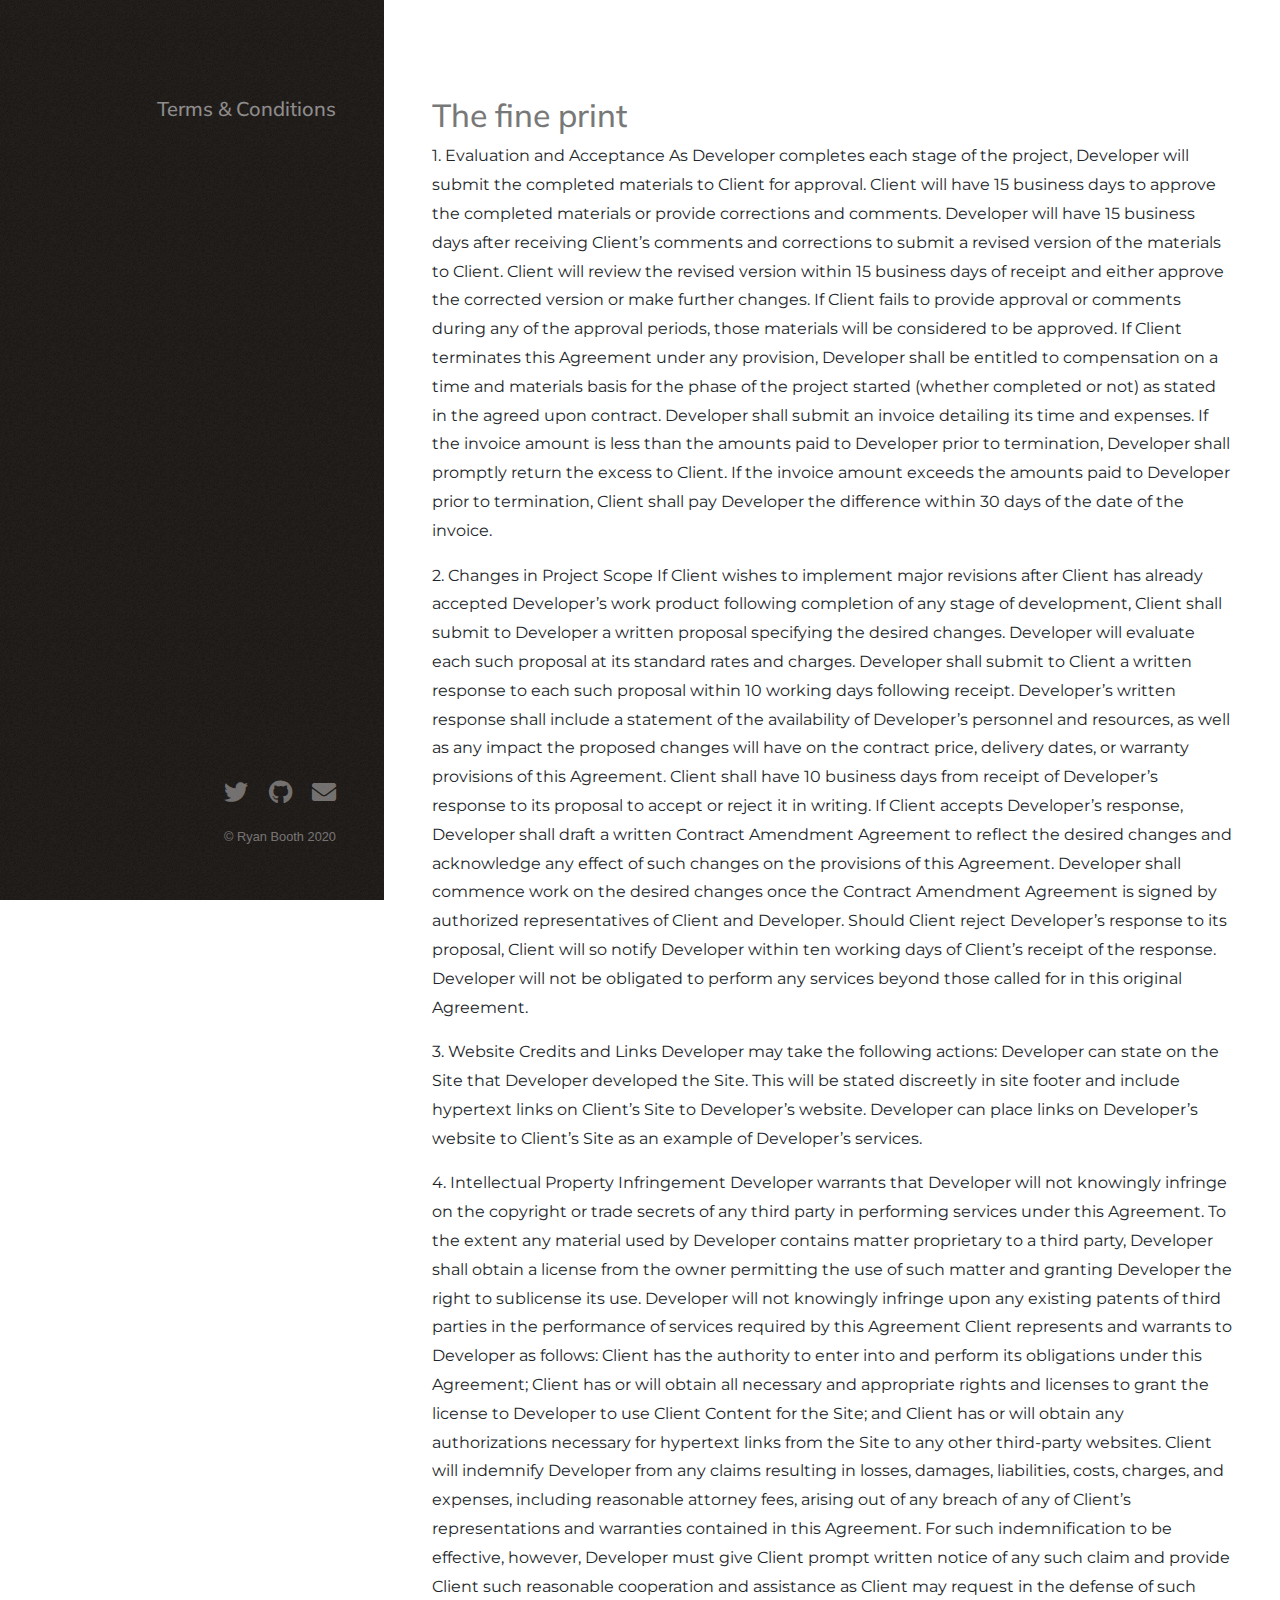
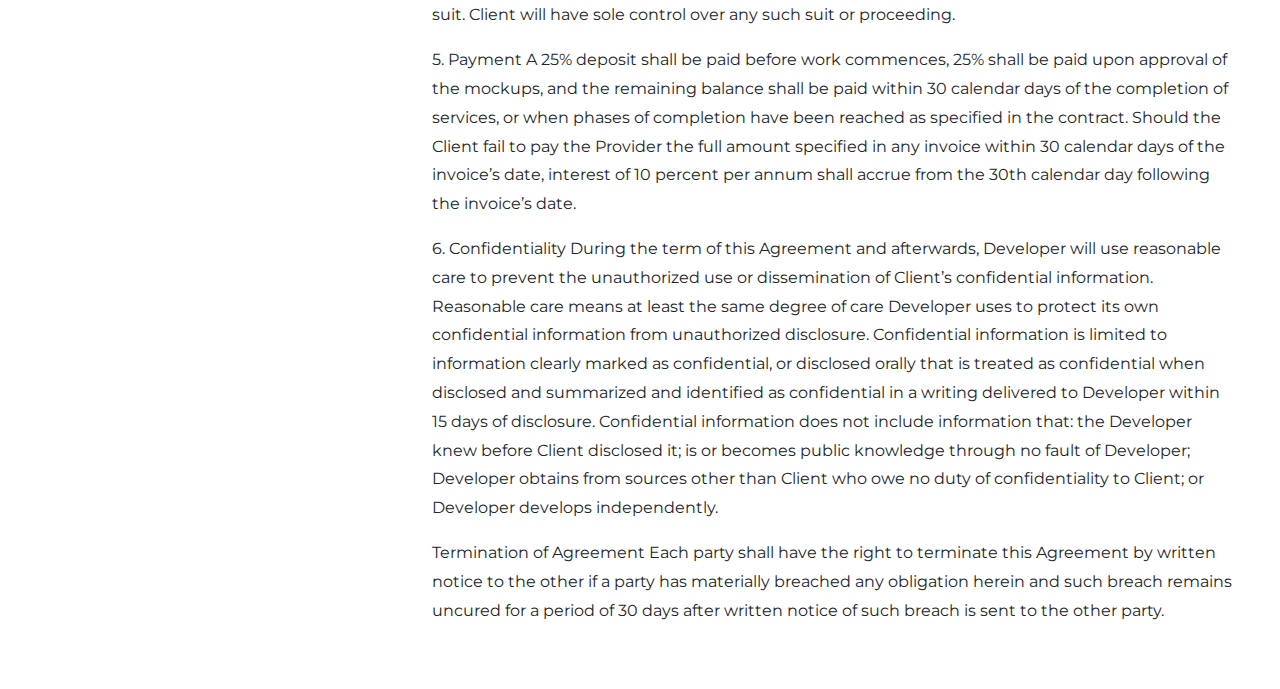
==== commit 94136d55: "Calendy floating pop up" ====
--- a/terms-and-conditions.html
+++ b/terms-and-conditions.html
@@ -112,7 +112,11 @@
                     15 days of disclosure. Confidential information does not include information that: the Developer
                     knew before Client disclosed it; is or becomes public knowledge through no fault of Developer;
                     Developer obtains from sources other than Client who owe no duty of confidentiality to Client; or
-                    Developer develops independently. </p>
+                    Developer develops independently. 
+                </p>
+                <p><span>Termination of Agreement Each party shall have the right to terminate this Agreement by written
+                    notice to the other if a party has materially breached any obligation herein and such breach remains
+                    uncured for a period of 30 days after written notice of such breach is sent to the other party. </p>
             </section>
     
         </section>
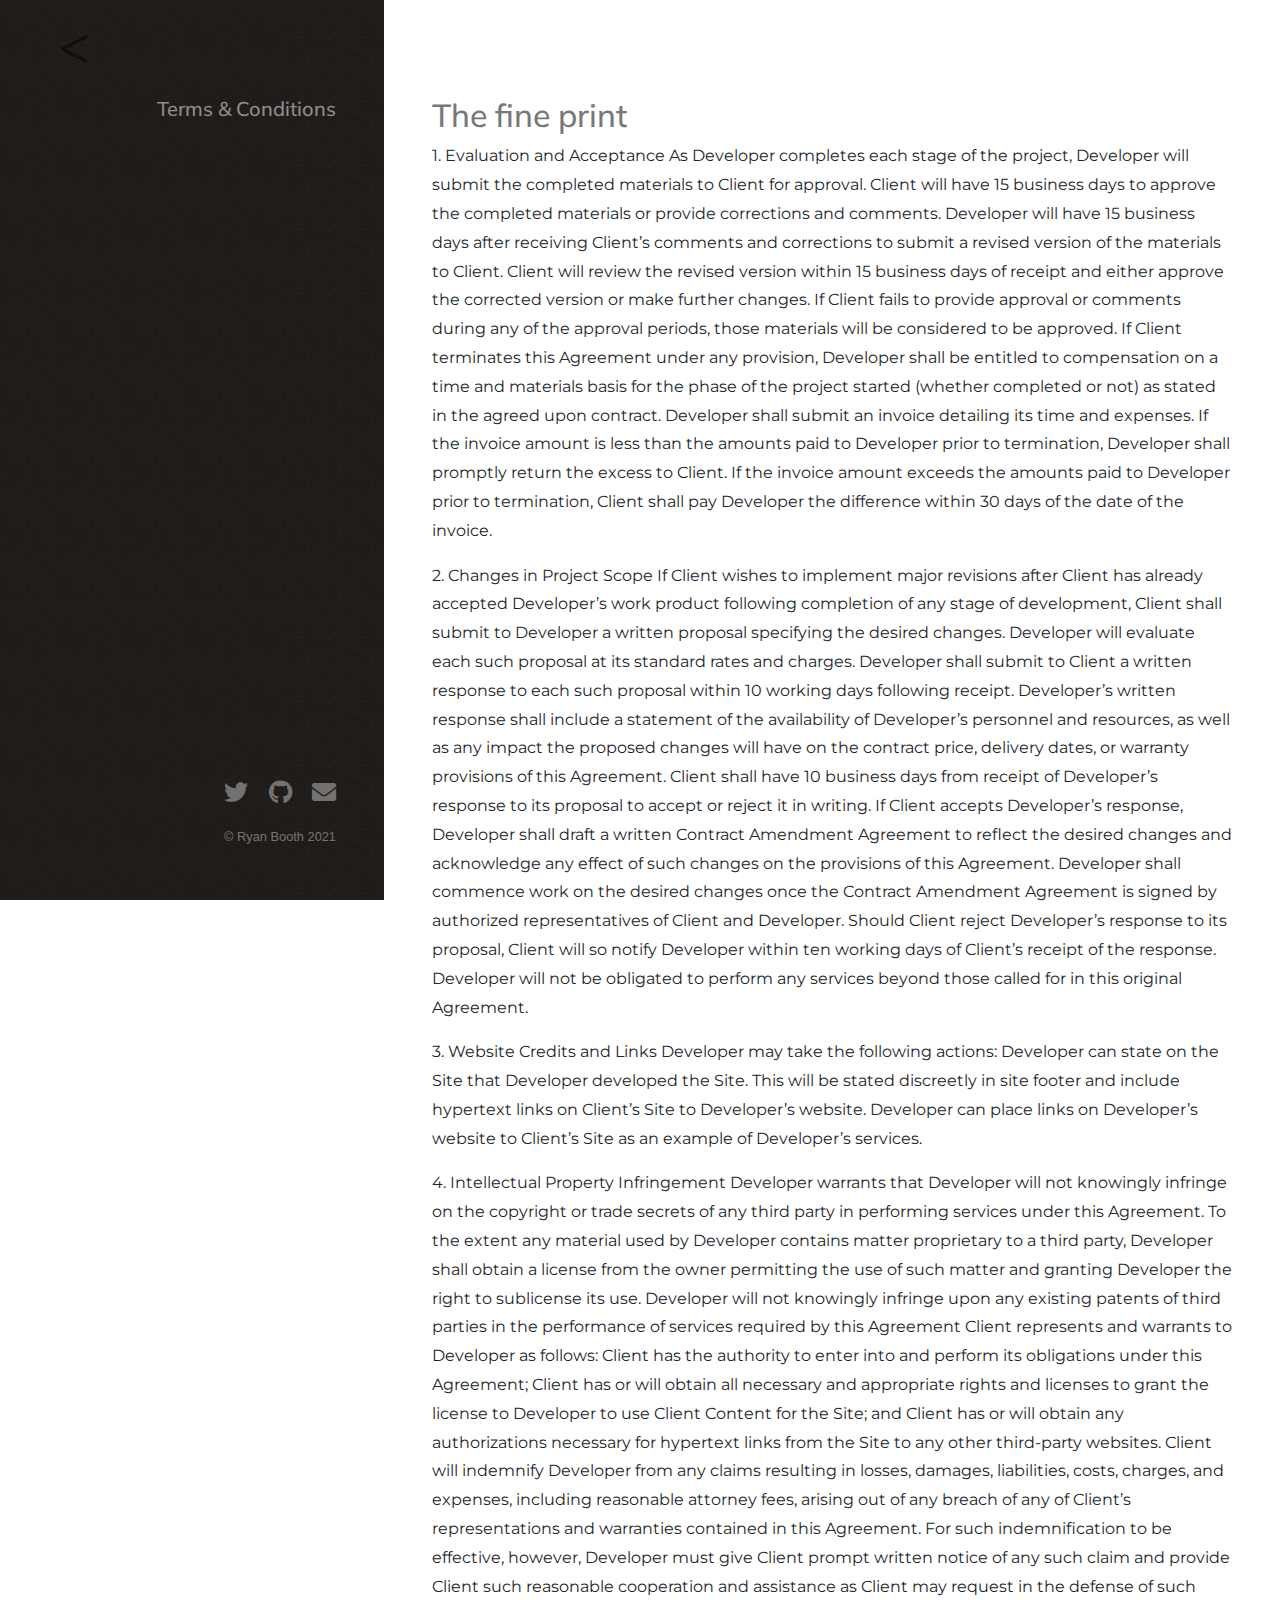
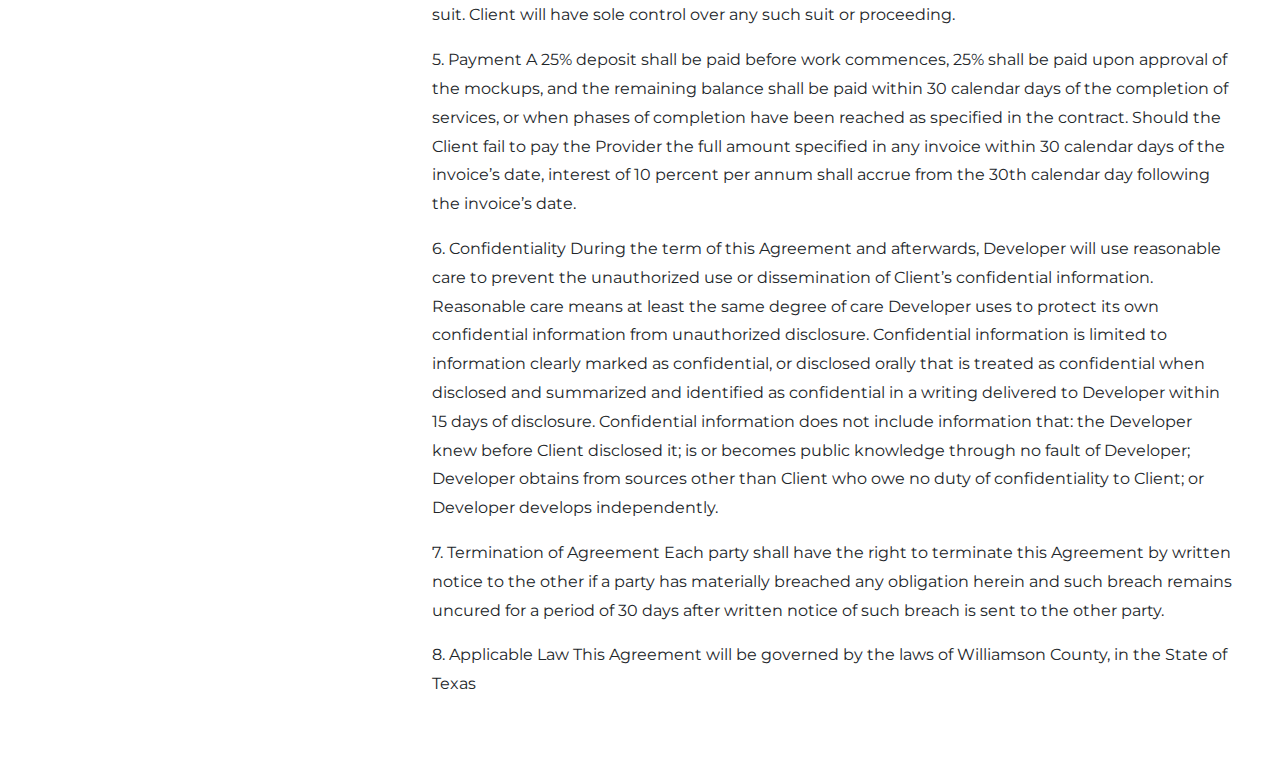
==== commit 235d84b0: "Terms and conditions page added" ====
--- a/terms-and-conditions.html
+++ b/terms-and-conditions.html
@@ -26,9 +26,12 @@
 
     <!-- Header -->
     <header id="header">
+         <div class="back-div">
+             <a href="./index.html"><img src="./images/icons/back-arrow.png" class="back-arrow" alt="back"></a>
+         </div>
         <div class="inner">
             <h1>Terms & Conditions</h1>
-        </div>
+        </div>       
     </header>
     <!-- Main -->
     <div id="main">
@@ -114,9 +117,14 @@
                     Developer obtains from sources other than Client who owe no duty of confidentiality to Client; or
                     Developer develops independently. 
                 </p>
-                <p><span>Termination of Agreement Each party shall have the right to terminate this Agreement by written
+                <p><span>7. Termination of Agreement Each party shall have the right to terminate this Agreement by written
                     notice to the other if a party has materially breached any obligation herein and such breach remains
                     uncured for a period of 30 days after written notice of such breach is sent to the other party. </p>
+            </section>
+
+            <section>
+                <p>8. Applicable Law This Agreement will be governed by the laws of Williamson County, in the State of
+                    Texas</p>
             </section>
     
         </section>
@@ -135,7 +143,7 @@
                             class="label">Email</span></a></li>
             </ul>
             <ul class="copyright">
-                <li>&copy; Ryan Booth 2020</li>
+                <li>&copy; Ryan Booth 2021</li>
             </ul>
         </div>
     </footer>
--- a/assets/css/main.css
+++ b/assets/css/main.css
@@ -1281,7 +1281,6 @@
 				flex-wrap: wrap;
 				box-sizing: border-box;
 				align-items: stretch;
-				flex-direction: ;
 			}
 
 				.row > * {
@@ -1801,10 +1800,6 @@
 		font-size: 2em;
 	}
 
-	#one{
-		display: flex;
-		flex-direction: column;
-	}
 /* Form */
 
 	form {
@@ -2666,6 +2661,21 @@
 			margin: 0;
 		}
 
+/*Terms & Conditions*/
+	#header > .back-div{
+		position: absolute;
+		top: 25px;
+		left: 30px;
+		margin-left: 20px;
+		height: 3rem;
+		text-align: left;
+	}
+	#header > .back-div > a{
+		border: none;
+	}
+	.back-arrow{
+		height: 3rem;
+	}
 /* Footer */
 
 	#footer .icons {
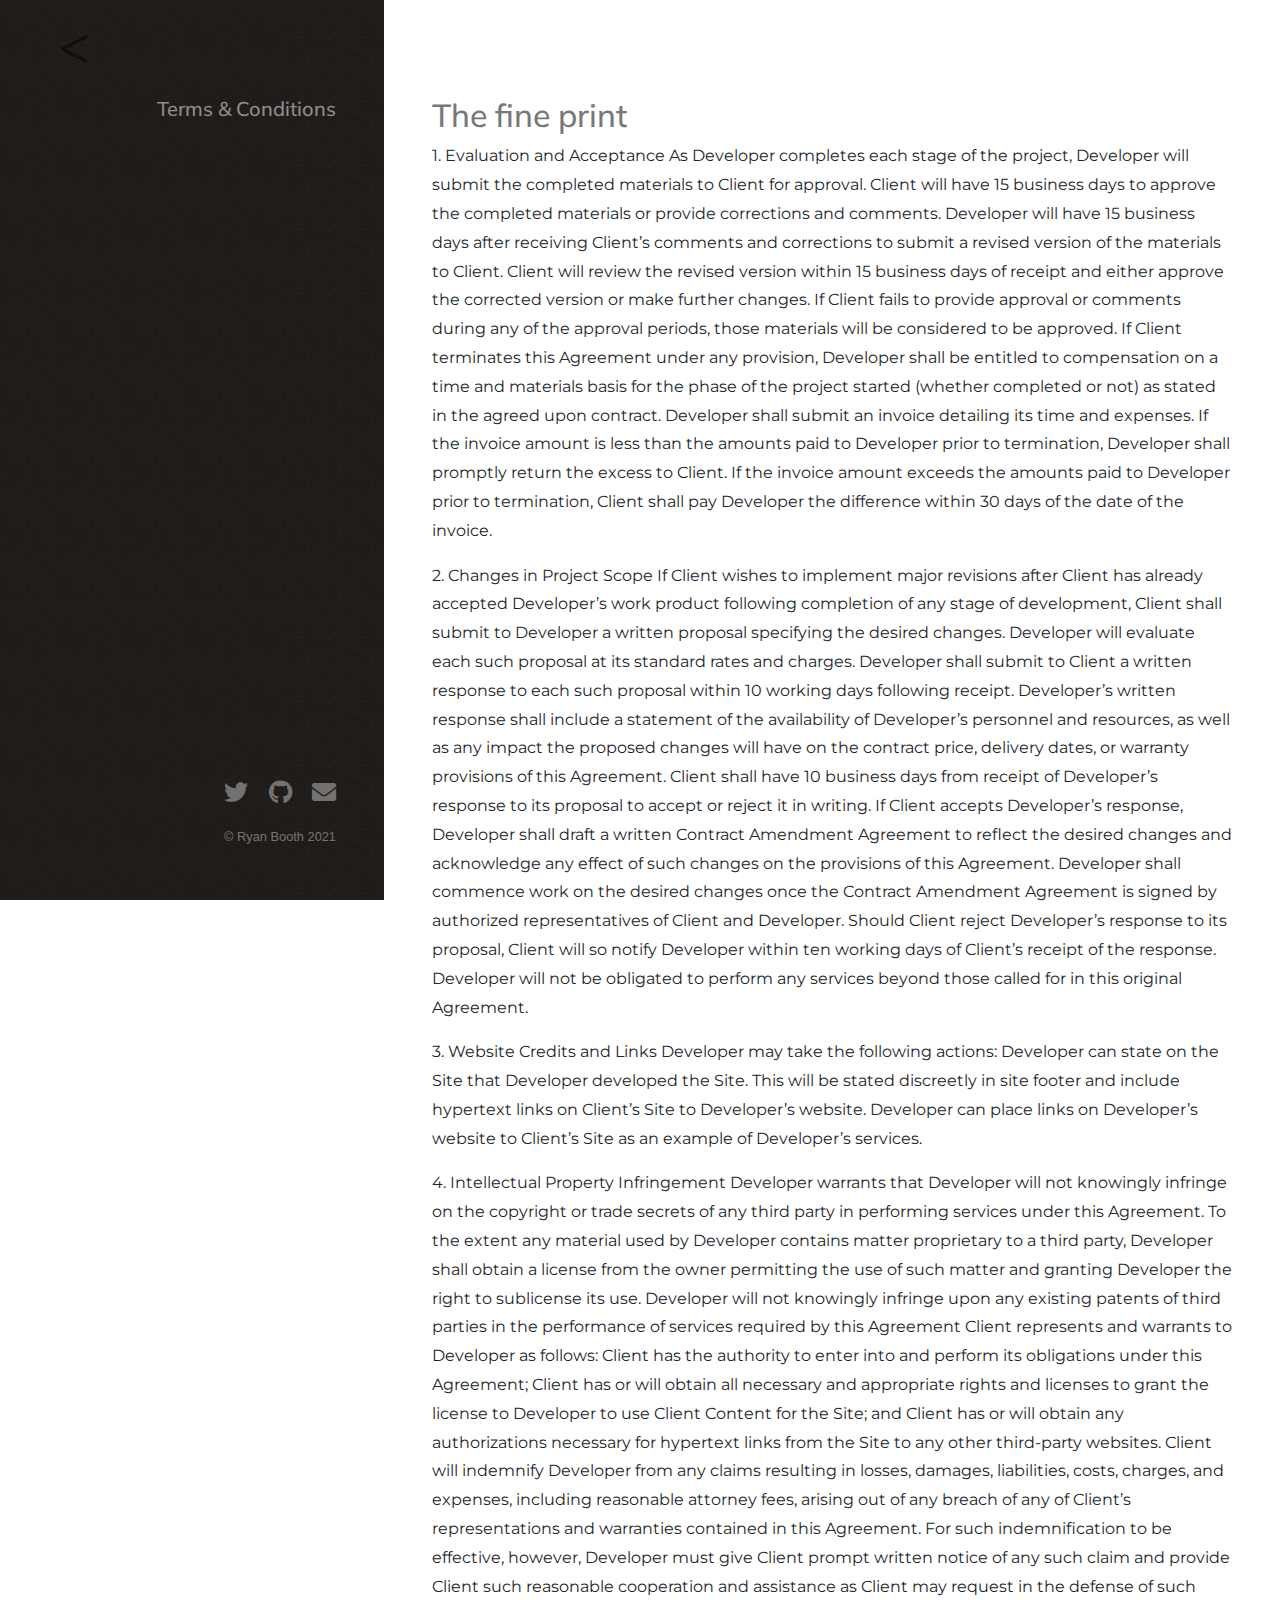
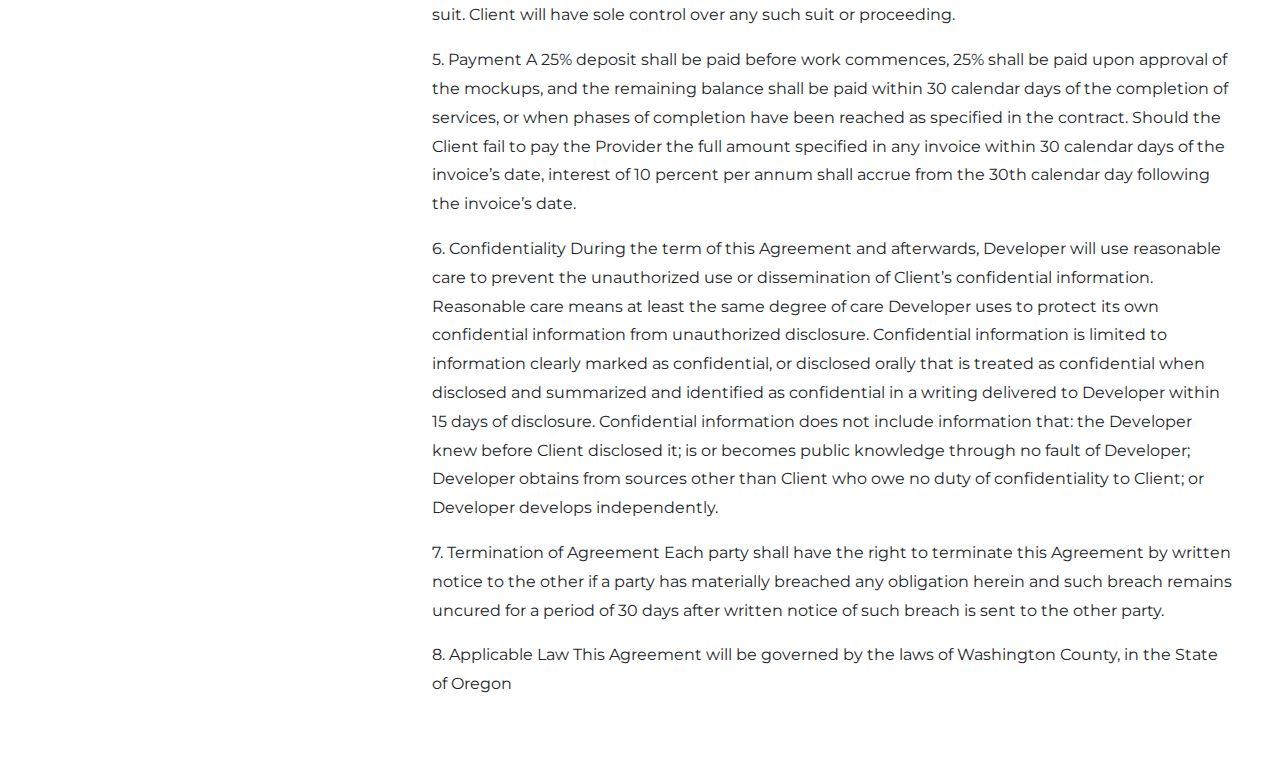
==== commit cd77ffbd: "Update terms and conditions" ====
--- a/terms-and-conditions.html
+++ b/terms-and-conditions.html
@@ -1,9 +1,4 @@
 <!DOCTYPE HTML>
-<!--
-	Strata by HTML5 UP
-	html5up.net | @ajlkn
-	Free for personal and commercial use under the CCA 3.0 license (html5up.net/license)
--->
 <html>
 
 <head>
@@ -26,12 +21,12 @@
 
     <!-- Header -->
     <header id="header">
-         <div class="back-div">
-             <a href="./index.html"><img src="./images/icons/back-arrow.png" class="back-arrow" alt="back"></a>
-         </div>
+        <div class="back-div">
+            <a href="./index.html"><img src="./images/icons/back-arrow.png" class="back-arrow" alt="back"></a>
+        </div>
         <div class="inner">
             <h1>Terms & Conditions</h1>
-        </div>       
+        </div>
     </header>
     <!-- Main -->
     <div id="main">
@@ -42,71 +37,107 @@
                 <h2>The fine print</h2>
             </header>
             <section>
-                <p><span>1. Evaluation and Acceptance</span> As Developer completes each stage of the project, Developer will submit the
-                completed materials to Client for approval. Client will have 15 business days to approve the completed
-                materials or provide corrections and comments. Developer will have 15 business days after receiving
-                Client’s comments and corrections to submit a revised version of the materials to Client. Client will
-                review the revised version within 15 business days of receipt and either approve the corrected version
-                or make further changes. If Client fails to provide approval or comments during any of the approval
-                periods, those materials will be considered to be approved. If Client terminates this Agreement under
-                any provision, Developer shall be entitled to compensation on a time and materials basis for the phase
-                of the project started (whether completed or not) as stated in the agreed upon contract. Developer shall
-                submit an invoice detailing its time and expenses. If the invoice amount is less than the amounts paid
-                to Developer prior to termination, Developer shall promptly return the excess to Client. If the invoice
-                amount exceeds the amounts paid to Developer prior to termination, Client shall pay Developer the
-                difference within 30 days of the date of the invoice.
-                </p>
-
-                <p><span>2. Changes in Project Scope</span> If Client wishes to implement major revisions after Client has already
-                accepted Developer’s work product following completion of any stage of development, Client shall submit
-                to Developer a written proposal specifying the desired changes. Developer will evaluate each such
-                proposal at its standard rates and charges. Developer shall submit to Client a written response to each
-                such proposal within 10 working days following receipt. Developer’s written response shall include a
-                statement of the availability of Developer’s personnel and resources, as well as any impact the proposed
-                changes will have on the contract price, delivery dates, or warranty provisions of this Agreement.
-                Client shall have 10 business days from receipt of Developer’s response to its proposal to accept or
-                reject it in writing. If Client accepts Developer’s response, Developer shall draft a written Contract
-                Amendment Agreement to reflect the desired changes and acknowledge any effect of such changes on the
-                provisions of this Agreement. Developer shall commence work on the desired changes once the Contract
-                Amendment Agreement is signed by authorized representatives of Client and Developer. Should Client
-                reject Developer’s response to its proposal, Client will so notify Developer within ten working days of
-                Client’s receipt of the response. Developer will not be obligated to perform any services beyond those
-                called for in this original Agreement.
-                </p>
-
-                <p><span>3. Website Credits and Links</span> Developer may take the following actions: Developer can state on the Site
-                that Developer developed the Site. This will be stated discreetly in site footer and include hypertext
-                links on Client’s Site to Developer’s website. Developer can place links on Developer’s website to
-                Client’s Site as an example of Developer’s services.
-                </p>
-
-                <p><span>4. Intellectual Property Infringement</span> Developer warrants that Developer will not knowingly infringe on
-                the copyright or trade secrets of any third party in performing services under this Agreement. To the
-                extent any material used by Developer contains matter proprietary to a third party, Developer shall
-                obtain a license from the owner permitting the use of such matter and granting Developer the right to
-                sublicense its use. Developer will not knowingly infringe upon any existing patents of third parties in
-                the performance of services required by this Agreement Client represents and warrants to Developer as
-                follows: Client has the authority to enter into and perform its obligations under this Agreement; Client
-                has or will obtain all necessary and appropriate rights and licenses to grant the license to Developer
-                to use Client Content for the Site; and Client has or will obtain any authorizations necessary for
-                hypertext links from the Site to any other third-party websites. Client will indemnify Developer from
-                any claims resulting in losses, damages, liabilities, costs, charges, and expenses, including reasonable
-                attorney fees, arising out of any breach of any of Client’s representations and warranties contained in
-                this Agreement. For such indemnification to be effective, however, Developer must give Client prompt
-                written notice of any such claim and provide Client such reasonable cooperation and assistance as Client
-                may request in the defense of such suit. Client will have sole control over any such suit or proceeding.
-                </p>
-
-                <p><span>5. Payment</span> A 25% deposit shall be paid before work commences, 25% shall be paid upon approval of the
-                mockups, and the remaining balance shall be paid within 30 calendar days of the completion of services,
-                or when phases of completion have been reached as specified in the contract. Should the Client fail to
-                pay the Provider the full amount specified in any invoice within 30 calendar days of the invoice’s date,
-                interest of 10 percent per annum shall accrue from the 30th calendar day following the invoice’s date.
+                <p><span>1. Evaluation and Acceptance</span> As Developer completes each stage of the project, Developer
+                    will submit the
+                    completed materials to Client for approval. Client will have 15 business days to approve the
+                    completed
+                    materials or provide corrections and comments. Developer will have 15 business days after receiving
+                    Client’s comments and corrections to submit a revised version of the materials to Client. Client
+                    will
+                    review the revised version within 15 business days of receipt and either approve the corrected
+                    version
+                    or make further changes. If Client fails to provide approval or comments during any of the approval
+                    periods, those materials will be considered to be approved. If Client terminates this Agreement
+                    under
+                    any provision, Developer shall be entitled to compensation on a time and materials basis for the
+                    phase
+                    of the project started (whether completed or not) as stated in the agreed upon contract. Developer
+                    shall
+                    submit an invoice detailing its time and expenses. If the invoice amount is less than the amounts
+                    paid
+                    to Developer prior to termination, Developer shall promptly return the excess to Client. If the
+                    invoice
+                    amount exceeds the amounts paid to Developer prior to termination, Client shall pay Developer the
+                    difference within 30 days of the date of the invoice.
+                </p>
+
+                <p><span>2. Changes in Project Scope</span> If Client wishes to implement major revisions after Client
+                    has already
+                    accepted Developer’s work product following completion of any stage of development, Client shall
+                    submit
+                    to Developer a written proposal specifying the desired changes. Developer will evaluate each such
+                    proposal at its standard rates and charges. Developer shall submit to Client a written response to
+                    each
+                    such proposal within 10 working days following receipt. Developer’s written response shall include a
+                    statement of the availability of Developer’s personnel and resources, as well as any impact the
+                    proposed
+                    changes will have on the contract price, delivery dates, or warranty provisions of this Agreement.
+                    Client shall have 10 business days from receipt of Developer’s response to its proposal to accept or
+                    reject it in writing. If Client accepts Developer’s response, Developer shall draft a written
+                    Contract
+                    Amendment Agreement to reflect the desired changes and acknowledge any effect of such changes on the
+                    provisions of this Agreement. Developer shall commence work on the desired changes once the Contract
+                    Amendment Agreement is signed by authorized representatives of Client and Developer. Should Client
+                    reject Developer’s response to its proposal, Client will so notify Developer within ten working days
+                    of
+                    Client’s receipt of the response. Developer will not be obligated to perform any services beyond
+                    those
+                    called for in this original Agreement.
+                </p>
+
+                <p><span>3. Website Credits and Links</span> Developer may take the following actions: Developer can
+                    state on the Site
+                    that Developer developed the Site. This will be stated discreetly in site footer and include
+                    hypertext
+                    links on Client’s Site to Developer’s website. Developer can place links on Developer’s website to
+                    Client’s Site as an example of Developer’s services.
+                </p>
+
+                <p><span>4. Intellectual Property Infringement</span> Developer warrants that Developer will not
+                    knowingly infringe on
+                    the copyright or trade secrets of any third party in performing services under this Agreement. To
+                    the
+                    extent any material used by Developer contains matter proprietary to a third party, Developer shall
+                    obtain a license from the owner permitting the use of such matter and granting Developer the right
+                    to
+                    sublicense its use. Developer will not knowingly infringe upon any existing patents of third parties
+                    in
+                    the performance of services required by this Agreement Client represents and warrants to Developer
+                    as
+                    follows: Client has the authority to enter into and perform its obligations under this Agreement;
+                    Client
+                    has or will obtain all necessary and appropriate rights and licenses to grant the license to
+                    Developer
+                    to use Client Content for the Site; and Client has or will obtain any authorizations necessary for
+                    hypertext links from the Site to any other third-party websites. Client will indemnify Developer
+                    from
+                    any claims resulting in losses, damages, liabilities, costs, charges, and expenses, including
+                    reasonable
+                    attorney fees, arising out of any breach of any of Client’s representations and warranties contained
+                    in
+                    this Agreement. For such indemnification to be effective, however, Developer must give Client prompt
+                    written notice of any such claim and provide Client such reasonable cooperation and assistance as
+                    Client
+                    may request in the defense of such suit. Client will have sole control over any such suit or
+                    proceeding.
+                </p>
+
+                <p><span>5. Payment</span> A 25% deposit shall be paid before work commences, 25% shall be paid upon
+                    approval of the
+                    mockups, and the remaining balance shall be paid within 30 calendar days of the completion of
+                    services,
+                    or when phases of completion have been reached as specified in the contract. Should the Client fail
+                    to
+                    pay the Provider the full amount specified in any invoice within 30 calendar days of the invoice’s
+                    date,
+                    interest of 10 percent per annum shall accrue from the 30th calendar day following the invoice’s
+                    date.
                 </p>
             </section>
 
             <section>
-                <p><span>6. Confidentiality</span> During the term of this Agreement and afterwards, Developer will use reasonable
+                <p><span>6. Confidentiality</span> During the term of this Agreement and afterwards, Developer will use
+                    reasonable
                     care to prevent the unauthorized use or dissemination of Client’s confidential information.
                     Reasonable care means at least the same degree of care Developer uses to protect its own
                     confidential information from unauthorized disclosure. Confidential information is limited to
@@ -115,18 +146,21 @@
                     15 days of disclosure. Confidential information does not include information that: the Developer
                     knew before Client disclosed it; is or becomes public knowledge through no fault of Developer;
                     Developer obtains from sources other than Client who owe no duty of confidentiality to Client; or
-                    Developer develops independently. 
-                </p>
-                <p><span>7. Termination of Agreement Each party shall have the right to terminate this Agreement by written
-                    notice to the other if a party has materially breached any obligation herein and such breach remains
-                    uncured for a period of 30 days after written notice of such breach is sent to the other party. </p>
+                    Developer develops independently.
+                </p>
+                <p><span>7. Termination of Agreement Each party shall have the right to terminate this Agreement by
+                        written
+                        notice to the other if a party has materially breached any obligation herein and such breach
+                        remains
+                        uncured for a period of 30 days after written notice of such breach is sent to the other party.
+                </p>
             </section>
 
             <section>
-                <p>8. Applicable Law This Agreement will be governed by the laws of Williamson County, in the State of
-                    Texas</p>
+                <p>8. Applicable Law This Agreement will be governed by the laws of Washington County, in the State of
+                    Oregon</p>
             </section>
-    
+
         </section>
 
     </div>
--- a/assets/css/main.css
+++ b/assets/css/main.css
@@ -1,11 +1,5 @@
 @import url("fontawesome-all.min.css");
 @import url("https://fonts.googleapis.com/css?family=Source+Sans+Pro:400,400italic");
-
-/*
-	Strata by HTML5 UP
-	html5up.net | @ajlkn
-	Free for personal and commercial use under the CCA 3.0 license (html5up.net/license)
-*/
 
 html, body, div, span, applet, object,
 iframe, h1, h2, h3, h4, h5, h6, p, blockquote,
@@ -3106,6 +3100,23 @@
 						display: inline;
 					}
 
+			/*Terms & Conditions*/
+			#header>.back-div {
+				position: absolute;
+				top: 25px;
+				left: 30px;
+				margin: 0 2rem;
+				height: 3rem;
+			}
+
+			#header>.back-div>a {
+				border: none;
+			}
+
+			.back-arrow {
+				height: 2rem;
+			}
+
 		/* Footer */
 
 			#footer {
@@ -3205,6 +3216,22 @@
 					font-size: 1.35em;
 				}
 
+			/*Terms & Conditions*/
+			#header>.back-div {
+				position: absolute;
+				top: 25px;
+				left: -8px;
+				height: 3rem;
+			}
+
+			#header>.back-div>a {
+				border: none;
+			}
+
+			.back-arrow {
+				height: 2rem;
+			}
+
 		/* Footer */
 
 			#footer {
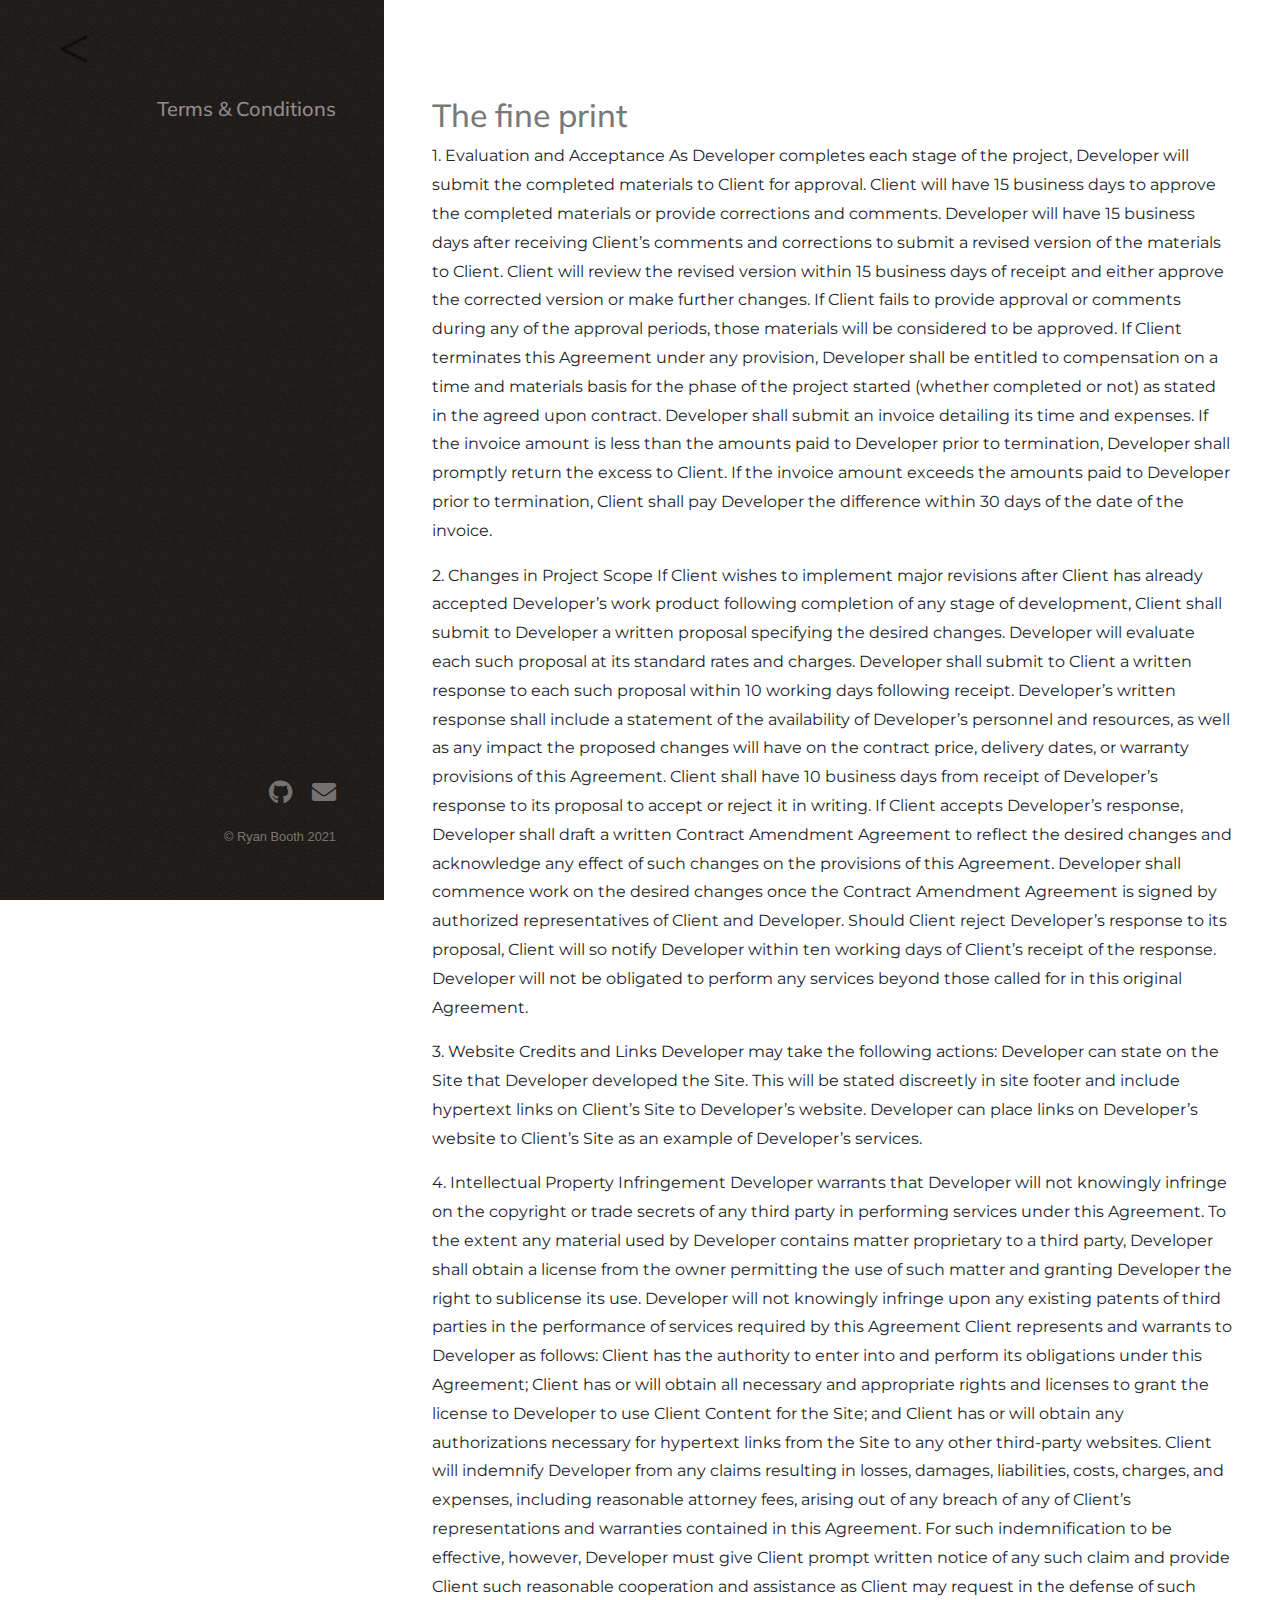
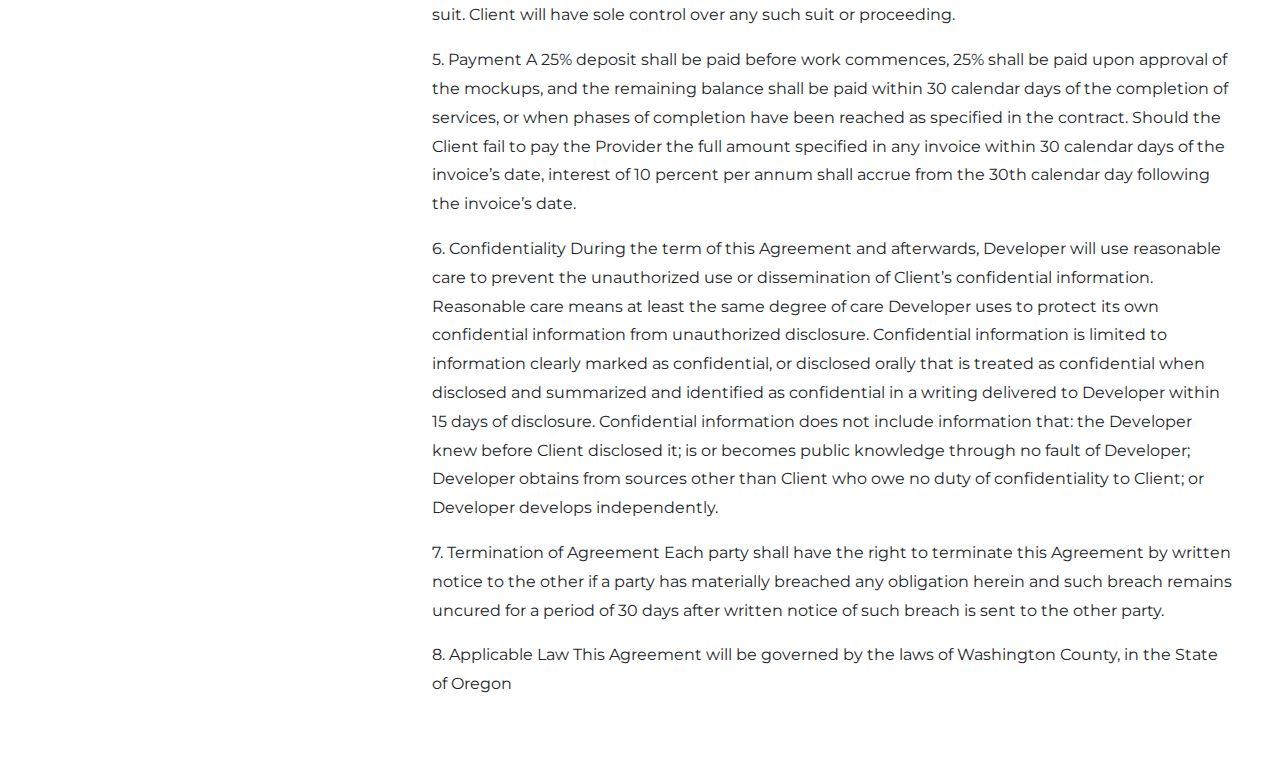
==== commit fa406f32: "Remove Twitter! Good riddance" ====
--- a/terms-and-conditions.html
+++ b/terms-and-conditions.html
@@ -169,8 +169,6 @@
     <footer id="footer">
         <div class="inner">
             <ul class="icons">
-                <li><a href="https://twitter.com/ryanbooth4ever" class="icon brands fa-twitter"><span
-                            class="label">Twitter</span></a></li>
                 <li><a href="https://github.com/ryanboothforever" class="icon brands fa-github"><span
                             class="label">Github</span></a></li>
                 <li><a href="mailto:ryanboothforever@gmail.com" class="icon solid fa-envelope"><span
